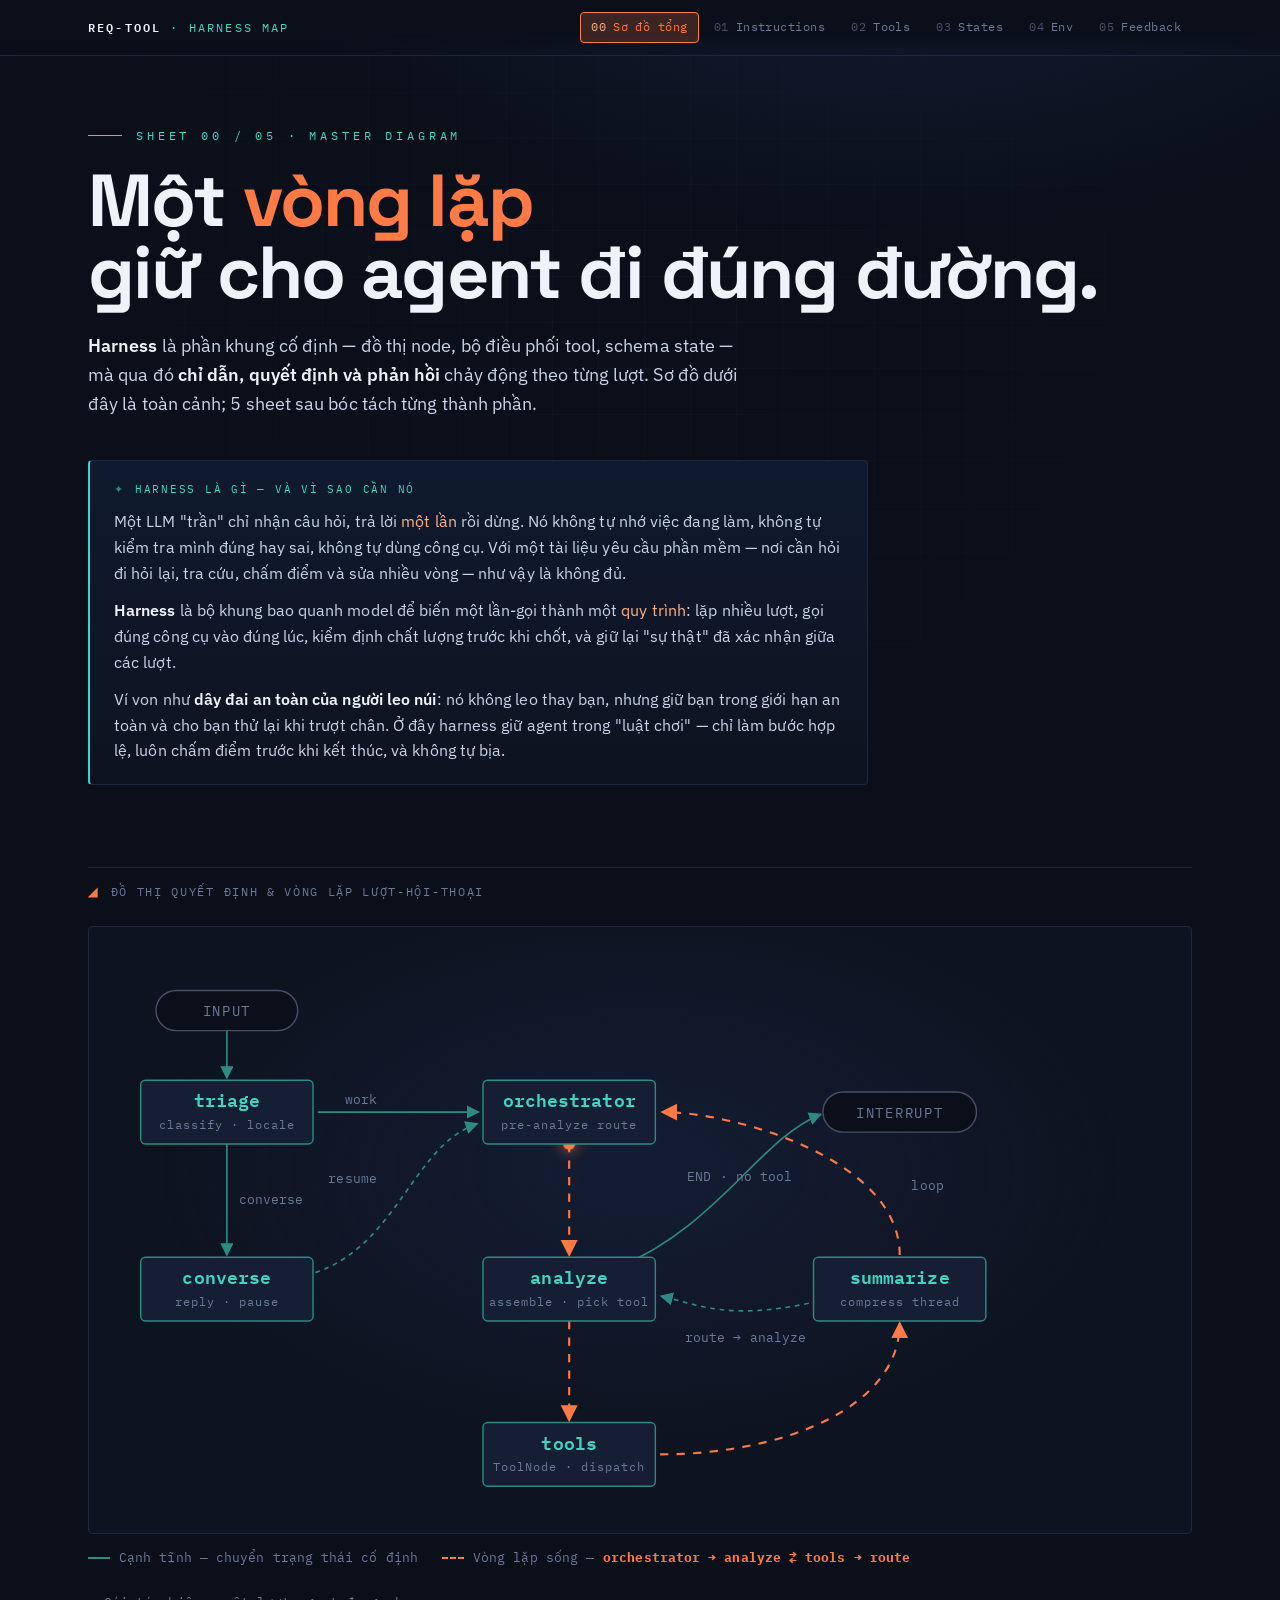
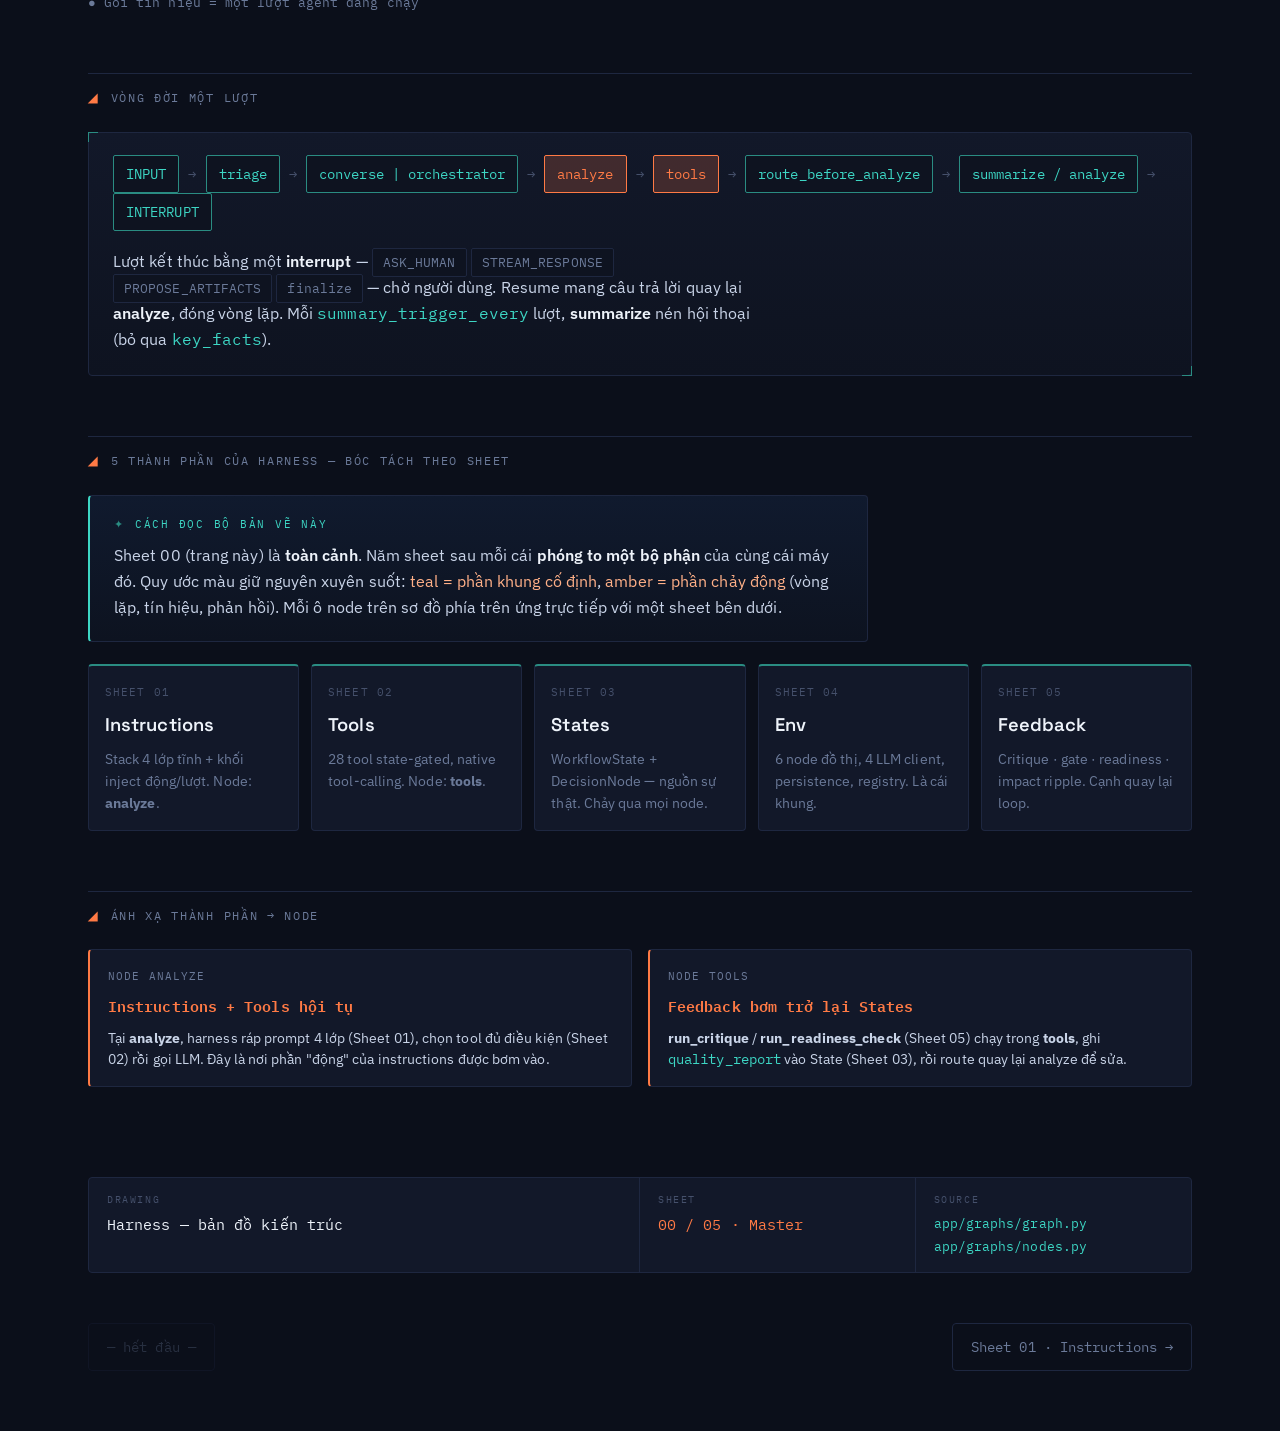
==== index.html @ 097539f3 "chore: harness map — interactive architecture visualization Static HTML drawing set (6 sheets) visua" ====
<!DOCTYPE html>
<html lang="vi">
<head>
<meta charset="UTF-8">
<meta name="viewport" content="width=device-width, initial-scale=1.0">
<title>Harness Map · Sheet 00 — Sơ đồ tổng</title>
<meta name="description" content="Trực quan hóa harness của req-tool-be: vòng lặp đồ thị quyết định và 5 thành phần.">
<link rel="stylesheet" href="harness.css">
</head>
<body>

<nav class="nav">
  <div class="nav-inner">
    <div class="nav-brand"><b>req-tool</b> · harness map</div>
    <div class="sheet-tabs">
      <a href="index.html" class="is-active"><span class="n">00</span> Sơ đồ tổng</a>
      <a href="instructions.html"><span class="n">01</span> Instructions</a>
      <a href="tools.html"><span class="n">02</span> Tools</a>
      <a href="states.html"><span class="n">03</span> States</a>
      <a href="env.html"><span class="n">04</span> Env</a>
      <a href="feedback.html"><span class="n">05</span> Feedback</a>
    </div>
  </div>
</nav>

<div class="wrap">

  <header class="sheet-head">
    <div class="eyebrow">Sheet 00 / 05 · Master diagram</div>
    <h1 class="sheet-title">Một <span class="accent">vòng lặp</span><br>giữ cho agent đi đúng đường.</h1>
    <p class="lead"><b>Harness</b> là phần khung cố định — đồ thị node, bộ điều phối tool, schema state — mà qua đó <b>chỉ dẫn, quyết định và phản hồi</b> chảy động theo từng lượt. Sơ đồ dưới đây là toàn cảnh; 5 sheet sau bóc tách từng thành phần.</p>
  </header>

  <!-- ============ KHÁI NIỆM: HARNESS LÀ GÌ ============ -->
  <section class="section" style="padding-top:8px">
    <div class="note">
      <div class="nl">Harness là gì — và vì sao cần nó</div>
      <p>Một LLM "trần" chỉ nhận câu hỏi, trả lời <em>một lần</em> rồi dừng. Nó không tự nhớ việc đang làm, không tự kiểm tra mình đúng hay sai, không tự dùng công cụ. Với một tài liệu yêu cầu phần mềm — nơi cần hỏi đi hỏi lại, tra cứu, chấm điểm và sửa nhiều vòng — như vậy là không đủ.</p>
      <p><b>Harness</b> là bộ khung bao quanh model để biến một lần-gọi thành một <em>quy trình</em>: lặp nhiều lượt, gọi đúng công cụ vào đúng lúc, kiểm định chất lượng trước khi chốt, và giữ lại "sự thật" đã xác nhận giữa các lượt.</p>
      <p>Ví von như <b>dây đai an toàn của người leo núi</b>: nó không leo thay bạn, nhưng giữ bạn trong giới hạn an toàn và cho bạn thử lại khi trượt chân. Ở đây harness giữ agent trong "luật chơi" — chỉ làm bước hợp lệ, luôn chấm điểm trước khi kết thúc, và không tự bịa.</p>
    </div>
  </section>

  <!-- ============ HERO: SIGNAL-FLOW DIAGRAM ============ -->
  <section class="section">
    <div class="section-label"><span class="sn">◢</span> Đồ thị quyết định &amp; vòng lặp lượt-hội-thoại</div>

    <div class="diagram-wrap">
      <svg viewBox="0 0 920 500" role="img" aria-label="Sơ đồ luồng đồ thị harness gồm 6 node: triage, converse, orchestrator, analyze, tools, summarize">
        <defs>
          <marker id="arr" markerWidth="9" markerHeight="9" refX="7" refY="4" orient="auto">
            <path d="M0,0 L8,4 L0,8 Z" fill="#2A8C82"></path>
          </marker>
          <marker id="arrS" markerWidth="9" markerHeight="9" refX="7" refY="4" orient="auto">
            <path d="M0,0 L8,4 L0,8 Z" fill="#FF7A45"></path>
          </marker>
        </defs>

        <!-- ===== static teal edges ===== -->
        <path class="edge" d="M 110 81 L 110 121" marker-end="url(#arr)"></path>
        <path class="edge" d="M 187 150 L 323 150" marker-end="url(#arr)"></path>
        <text class="edge-label" x="210" y="143">work</text>
        <path class="edge" d="M 110 177 L 110 271" marker-end="url(#arr)"></path>
        <text class="edge-label" x="120" y="228">converse</text>
        <path class="edge" stroke-dasharray="4 4" d="M 185 286 C 255 262 268 178 322 160" marker-end="url(#arr)"></path>
        <text class="edge-label" x="196" y="210">resume</text>
        <path class="edge" d="M 440 282 C 525 248 562 172 613 152" marker-end="url(#arr)"></path>
        <text class="edge-label" x="500" y="208">END · no tool</text>
        <path class="edge" stroke-dasharray="4 4" d="M 603 312 C 535 326 512 314 478 306" marker-end="url(#arr)"></path>
        <text class="edge-label" x="498" y="345">route → analyze</text>

        <!-- ===== hot amber loop ===== -->
        <path class="edge-loop" d="M 400 177 L 400 271" marker-end="url(#arrS)"></path>
        <path class="edge-loop" d="M 400 327 L 400 411" marker-end="url(#arrS)"></path>
        <path class="edge-loop" d="M 477 440 C 582 440 680 400 680 329" marker-end="url(#arrS)"></path>
        <path class="edge-loop" d="M 680 271 C 680 190 540 150 479 150" marker-end="url(#arrS)"></path>
        <text class="edge-label" x="690" y="216" fill="#FF7A45">loop</text>

        <!-- moving signal packet -->
        <circle class="packet packet-path" r="5"></circle>

        <!-- ===== IO pills ===== -->
        <rect class="n-rect io" x="50" y="47" width="120" height="34" rx="17"></rect>
        <text class="io-label" x="110" y="69" text-anchor="middle">INPUT</text>
        <rect class="n-rect io" x="615" y="133" width="130" height="34" rx="17"></rect>
        <text class="io-label" x="680" y="155" text-anchor="middle">INTERRUPT</text>

        <!-- ===== nodes ===== -->
        <!-- triage -->
        <rect class="n-rect" x="37" y="123" width="146" height="54" rx="4"></rect>
        <text class="n-label" x="110" y="146" text-anchor="middle">triage</text>
        <text class="n-sub" x="110" y="164" text-anchor="middle">classify · locale</text>
        <!-- converse -->
        <rect class="n-rect" x="37" y="273" width="146" height="54" rx="4"></rect>
        <text class="n-label" x="110" y="296" text-anchor="middle">converse</text>
        <text class="n-sub" x="110" y="314" text-anchor="middle">reply · pause</text>
        <!-- orchestrator -->
        <rect class="n-rect" x="327" y="123" width="146" height="54" rx="4"></rect>
        <text class="n-label" x="400" y="146" text-anchor="middle">orchestrator</text>
        <text class="n-sub" x="400" y="164" text-anchor="middle">pre-analyze route</text>
        <!-- analyze -->
        <rect class="n-rect" x="327" y="273" width="146" height="54" rx="4" stroke="#FF7A45"></rect>
        <text class="n-label" x="400" y="296" text-anchor="middle" fill="#FF7A45">analyze</text>
        <text class="n-sub" x="400" y="314" text-anchor="middle">assemble · pick tool</text>
        <!-- tools -->
        <rect class="n-rect" x="327" y="413" width="146" height="54" rx="4" stroke="#FF7A45"></rect>
        <text class="n-label" x="400" y="436" text-anchor="middle" fill="#FF7A45">tools</text>
        <text class="n-sub" x="400" y="454" text-anchor="middle">ToolNode · dispatch</text>
        <!-- summarize -->
        <rect class="n-rect" x="607" y="273" width="146" height="54" rx="4"></rect>
        <text class="n-label" x="680" y="296" text-anchor="middle">summarize</text>
        <text class="n-sub" x="680" y="314" text-anchor="middle">compress thread</text>
      </svg>
    </div>

    <div class="legend">
      <span class="li"><span class="sw"></span> Cạnh tĩnh — chuyển trạng thái cố định</span>
      <span class="li"><span class="sw loop"></span> Vòng lặp sống — <b style="color:var(--signal)">orchestrator → analyze ⇄ tools → route</b></span>
      <span class="li">● Gói tín hiệu = một lượt agent đang chạy</span>
    </div>
  </section>

  <!-- ============ TURN LIFECYCLE ============ -->
  <section class="section">
    <div class="section-label"><span class="sn">◢</span> Vòng đời một lượt</div>
    <div class="panel ticks">
      <div class="flow">
        <span class="node">INPUT</span><span class="arr">→</span>
        <span class="node">triage</span><span class="arr">→</span>
        <span class="node">converse | orchestrator</span><span class="arr">→</span>
        <span class="node s">analyze</span><span class="arr">→</span>
        <span class="node s">tools</span><span class="arr">→</span>
        <span class="node">route_before_analyze</span><span class="arr">→</span>
        <span class="node">summarize / analyze</span><span class="arr">→</span>
        <span class="node">INTERRUPT</span>
      </div>
      <p class="p" style="margin-top:18px;margin-bottom:0">Lượt kết thúc bằng một <b>interrupt</b> — <span class="chip d">ASK_HUMAN</span> <span class="chip d">STREAM_RESPONSE</span> <span class="chip d">PROPOSE_ARTIFACTS</span> <span class="chip d">finalize</span> — chờ người dùng. Resume mang câu trả lời quay lại <b>analyze</b>, đóng vòng lặp. Mỗi <code style="font-family:var(--mono);color:var(--trace)">summary_trigger_every</code> lượt, <b>summarize</b> nén hội thoại (bỏ qua <code style="font-family:var(--mono);color:var(--trace)">key_facts</code>).</p>
    </div>
  </section>

  <!-- ============ 5 COMPONENT MAP ============ -->
  <section class="section">
    <div class="section-label"><span class="sn">◢</span> 5 thành phần của harness — bóc tách theo sheet</div>
    <div class="note" style="margin-bottom:22px">
      <div class="nl">Cách đọc bộ bản vẽ này</div>
      <p>Sheet 00 (trang này) là <b>toàn cảnh</b>. Năm sheet sau mỗi cái <b>phóng to một bộ phận</b> của cùng cái máy đó. Quy ước màu giữ nguyên xuyên suốt: <em>teal = phần khung cố định</em>, <em>amber = phần chảy động</em> (vòng lặp, tín hiệu, phản hồi). Mỗi ô node trên sơ đồ phía trên ứng trực tiếp với một sheet bên dưới.</p>
    </div>
    <div class="map-grid">
      <a class="map-card" href="instructions.html">
        <span class="mn">SHEET 01</span>
        <span class="mt">Instructions</span>
        <span class="md">Stack 4 lớp tĩnh + khối inject động/lượt. Node: <b>analyze</b>.</span>
      </a>
      <a class="map-card" href="tools.html">
        <span class="mn">SHEET 02</span>
        <span class="mt">Tools</span>
        <span class="md">28 tool state-gated, native tool-calling. Node: <b>tools</b>.</span>
      </a>
      <a class="map-card" href="states.html">
        <span class="mn">SHEET 03</span>
        <span class="mt">States</span>
        <span class="md">WorkflowState + DecisionNode — nguồn sự thật. Chảy qua mọi node.</span>
      </a>
      <a class="map-card" href="env.html">
        <span class="mn">SHEET 04</span>
        <span class="mt">Env</span>
        <span class="md">6 node đồ thị, 4 LLM client, persistence, registry. Là cái khung.</span>
      </a>
      <a class="map-card" href="feedback.html">
        <span class="mn">SHEET 05</span>
        <span class="mt">Feedback</span>
        <span class="md">Critique · gate · readiness · impact ripple. Cạnh quay lại loop.</span>
      </a>
    </div>
  </section>

  <!-- ============ MAPPING NOTE ============ -->
  <section class="section">
    <div class="section-label"><span class="sn">◢</span> Ánh xạ thành phần → node</div>
    <div class="grid cols-2">
      <div class="card signal">
        <div class="kind">node analyze</div>
        <div class="name">Instructions + Tools hội tụ</div>
        <div class="desc">Tại <b>analyze</b>, harness ráp prompt 4 lớp (Sheet 01), chọn tool đủ điều kiện (Sheet 02) rồi gọi LLM. Đây là nơi phần "động" của instructions được bơm vào.</div>
      </div>
      <div class="card signal">
        <div class="kind">node tools</div>
        <div class="name">Feedback bơm trở lại States</div>
        <div class="desc"><b>run_critique</b> / <b>run_readiness_check</b> (Sheet 05) chạy trong <b>tools</b>, ghi <code style="font-family:var(--mono);color:var(--trace)">quality_report</code> vào State (Sheet 03), rồi route quay lại analyze để sửa.</div>
      </div>
    </div>
  </section>

  <!-- ============ TITLE BLOCK ============ -->
  <div class="titleblock">
    <div class="tb">
      <div class="k">Drawing</div>
      <div class="v">Harness — bản đồ kiến trúc</div>
    </div>
    <div class="tb">
      <div class="k">Sheet</div>
      <div class="v s">00 / 05 · Master</div>
    </div>
    <div class="tb">
      <div class="k">Source</div>
      <div class="v files">app/graphs/graph.py<br>app/graphs/nodes.py</div>
    </div>
  </div>

  <div class="pager">
    <a class="dis">— hết đầu —</a>
    <a href="instructions.html">Sheet 01 · Instructions →</a>
  </div>
  <div style="height:60px"></div>

</div>
</body>
</html>
---- harness.css ----
/* ============================================================
   HARNESS MAP — design system dùng chung cho 6 sheet
   Hướng: "bản vẽ tín hiệu sống" (control-system schematic)
   Lạnh = khung scaffold cố định · Nóng = tín hiệu chảy động
   ============================================================ */

@import url('https://fonts.googleapis.com/css2?family=Space+Grotesk:wght@400;500;600;700&family=IBM+Plex+Sans:wght@400;500;600&family=IBM+Plex+Mono:wght@400;500;600&display=swap');

:root {
  /* --- palette: indigo-void + teal scaffold + amber signal --- */
  --void:        #0B0F1A;
  --void-2:      #0E1320;
  --sheet:       #121829;
  --sheet-2:     #161E33;
  --grid:        #1E2740;
  --grid-soft:   #19203450;

  --trace:       #3DD6C4;   /* dây nối tĩnh / khung */
  --trace-dim:   #2A8C82;
  --signal:      #FF7A45;   /* tín hiệu sống / loop / feedback */
  --signal-2:    #FFB088;
  --signal-glow: #FF7A4533;

  --ink:         #C9D4E8;
  --ink-bright:  #EEF3FA;
  --ink-dim:     #6B7A99;
  --ink-faint:   #45506B;

  /* --- type --- */
  --display: 'Space Grotesk', system-ui, sans-serif;
  --body:    'IBM Plex Sans', system-ui, sans-serif;
  --mono:    'IBM Plex Mono', ui-monospace, monospace;

  --maxw: 1160px;
  --radius: 4px;
}

* { box-sizing: border-box; }

html { scroll-behavior: smooth; }

body {
  margin: 0;
  background:
    radial-gradient(1200px 700px at 70% -5%, #16203a 0%, transparent 55%),
    var(--void);
  color: var(--ink);
  font-family: var(--body);
  font-size: 16px;
  line-height: 1.62;
  -webkit-font-smoothing: antialiased;
  letter-spacing: 0.005em;
}

/* faint engineering grid behind everything */
body::before {
  content: "";
  position: fixed;
  inset: 0;
  background-image:
    linear-gradient(var(--grid-soft) 1px, transparent 1px),
    linear-gradient(90deg, var(--grid-soft) 1px, transparent 1px);
  background-size: 46px 46px;
  pointer-events: none;
  z-index: 0;
  mask-image: radial-gradient(circle at 50% 30%, #000 0%, transparent 80%);
}

.wrap { position: relative; z-index: 1; max-width: var(--maxw); margin: 0 auto; padding: 0 28px; }

/* ============================================================
   SHEET INDEX NAV — dải chỉ mục bản vẽ
   ============================================================ */
.nav {
  position: sticky;
  top: 0;
  z-index: 40;
  background: linear-gradient(180deg, var(--void) 60%, transparent);
  border-bottom: 1px solid var(--grid);
  backdrop-filter: blur(8px);
}
.nav-inner {
  max-width: var(--maxw);
  margin: 0 auto;
  padding: 12px 28px;
  display: flex;
  align-items: center;
  gap: 22px;
  flex-wrap: wrap;
}
.nav-brand {
  font-family: var(--mono);
  font-size: 12px;
  letter-spacing: 0.18em;
  text-transform: uppercase;
  color: var(--trace);
  white-space: nowrap;
}
.nav-brand b { color: var(--ink-bright); font-weight: 600; }
.sheet-tabs { display: flex; gap: 4px; flex-wrap: wrap; margin-left: auto; }
.sheet-tabs a {
  font-family: var(--mono);
  font-size: 11.5px;
  letter-spacing: 0.04em;
  color: var(--ink-dim);
  text-decoration: none;
  padding: 5px 10px;
  border: 1px solid transparent;
  border-radius: var(--radius);
  display: flex;
  gap: 7px;
  align-items: baseline;
  transition: color .15s, border-color .15s, background .15s;
}
.sheet-tabs a .n { color: var(--ink-faint); }
.sheet-tabs a:hover { color: var(--ink-bright); border-color: var(--grid); }
.sheet-tabs a.is-active {
  color: var(--signal);
  border-color: var(--signal);
  background: var(--signal-glow);
}
.sheet-tabs a.is-active .n { color: var(--signal-2); }

/* ============================================================
   SHEET HEADER — eyebrow + title + lead
   ============================================================ */
.sheet-head { padding: 70px 0 34px; }
.eyebrow {
  font-family: var(--mono);
  font-size: 12px;
  letter-spacing: 0.32em;
  text-transform: uppercase;
  color: var(--trace);
  display: flex;
  align-items: center;
  gap: 14px;
}
.eyebrow::before {
  content: "";
  width: 34px; height: 1px;
  background: var(--trace);
  display: inline-block;
}
.sheet-title {
  font-family: var(--display);
  font-weight: 700;
  font-size: clamp(2.4rem, 6vw, 4.6rem);
  line-height: 0.98;
  letter-spacing: -0.025em;
  color: var(--ink-bright);
  margin: 20px 0 0;
}
.sheet-title .accent { color: var(--signal); }
.lead {
  max-width: 60ch;
  font-size: 1.12rem;
  color: var(--ink);
  margin: 22px 0 0;
}
.lead b { color: var(--ink-bright); font-weight: 600; }

/* ============================================================
   SECTIONS
   ============================================================ */
.section { padding: 30px 0; }
.section-label {
  font-family: var(--mono);
  font-size: 12px;
  letter-spacing: 0.14em;
  text-transform: uppercase;
  color: var(--ink-dim);
  border-top: 1px solid var(--grid);
  padding-top: 14px;
  margin: 0 0 24px;
  display: flex;
  gap: 12px;
  align-items: baseline;
}
.section-label .sn { color: var(--signal); font-weight: 600; }
.h2 {
  font-family: var(--display);
  font-weight: 600;
  font-size: clamp(1.5rem, 3vw, 2.1rem);
  letter-spacing: -0.02em;
  color: var(--ink-bright);
  margin: 0 0 6px;
}
.p { max-width: 64ch; margin: 0 0 18px; }
.p b { color: var(--ink-bright); font-weight: 600; }

/* ============================================================
   PANEL / NODE CARD — khối schematic
   ============================================================ */
.panel {
  background: linear-gradient(180deg, var(--sheet) 0%, var(--void-2) 100%);
  border: 1px solid var(--grid);
  border-radius: var(--radius);
  padding: 22px 24px;
  position: relative;
}
/* corner tick marks — vernacular bản vẽ kỹ thuật */
.panel.ticks::before,
.panel.ticks::after {
  content: "";
  position: absolute;
  width: 9px; height: 9px;
  border-color: var(--trace-dim);
  border-style: solid;
}
.panel.ticks::before { top: -1px; left: -1px; border-width: 1px 0 0 1px; }
.panel.ticks::after  { bottom: -1px; right: -1px; border-width: 0 1px 1px 0; }

.grid { display: grid; gap: 16px; }
.cols-2 { grid-template-columns: repeat(2, 1fr); }
.cols-3 { grid-template-columns: repeat(3, 1fr); }
.cols-4 { grid-template-columns: repeat(4, 1fr); }

.card {
  background: var(--sheet);
  border: 1px solid var(--grid);
  border-radius: var(--radius);
  padding: 18px 18px 16px;
  transition: border-color .18s, transform .18s;
}
.card:hover { border-color: var(--trace-dim); }
.card.signal { border-left: 2px solid var(--signal); }
.card .kind {
  font-family: var(--mono);
  font-size: 11px;
  letter-spacing: 0.1em;
  text-transform: uppercase;
  color: var(--ink-dim);
  margin-bottom: 9px;
}
.card .name {
  font-family: var(--mono);
  font-size: 0.96rem;
  font-weight: 600;
  color: var(--trace);
  margin-bottom: 7px;
  word-break: break-word;
}
.card.signal .name { color: var(--signal); }
.card .desc { font-size: 0.9rem; color: var(--ink); line-height: 1.5; }

/* numbered marker — chỉ dùng nơi thứ tự CÓ nghĩa (layer stack, lifecycle) */
.step-n {
  font-family: var(--mono);
  font-size: 0.78rem;
  color: var(--signal);
  border: 1px solid var(--signal);
  border-radius: 2px;
  padding: 1px 6px;
  flex: none;
}

/* ============================================================
   NOTE — chú giải mang tính giáo dục
   ============================================================ */
.note {
  border: 1px solid var(--grid);
  border-left: 2px solid var(--trace);
  background: linear-gradient(180deg, #101a2e 0%, #0d1320 100%);
  border-radius: var(--radius);
  padding: 20px 24px;
  margin: 0 0 22px;
  max-width: 78ch;
}
.note .nl {
  font-family: var(--mono);
  font-size: 11px;
  letter-spacing: 0.16em;
  text-transform: uppercase;
  color: var(--trace);
  margin-bottom: 10px;
  display: flex;
  gap: 10px;
  align-items: center;
}
.note .nl::before { content: "✦"; color: var(--trace-dim); }
.note p { margin: 0 0 11px; color: var(--ink); }
.note p:last-child { margin-bottom: 0; }
.note b { color: var(--ink-bright); font-weight: 600; }
.note em { color: var(--signal-2); font-style: normal; }
.note.signal { border-left-color: var(--signal); }
.note.signal .nl { color: var(--signal); }
.note.signal .nl::before { color: var(--signal); }

/* ============================================================
   CHIPS / BADGES — tên tool, status, field
   ============================================================ */
.chips { display: flex; flex-wrap: wrap; gap: 8px; }
.chip {
  font-family: var(--mono);
  font-size: 0.82rem;
  color: var(--ink);
  background: var(--void-2);
  border: 1px solid var(--grid);
  border-radius: 2px;
  padding: 5px 10px;
  white-space: nowrap;
}
.chip.t { color: var(--trace); border-color: var(--trace-dim); }
.chip.s { color: var(--signal); border-color: var(--signal); background: var(--signal-glow); }
.chip.d { color: var(--ink-dim); }

/* ============================================================
   STACK (layer instructions) — xếp chồng dọc
   ============================================================ */
.stack { display: flex; flex-direction: column; gap: 0; }
.stack-item {
  display: flex;
  gap: 16px;
  align-items: flex-start;
  padding: 16px 18px;
  border: 1px solid var(--grid);
  border-bottom: none;
  background: var(--sheet);
}
.stack-item:first-child { border-radius: var(--radius) var(--radius) 0 0; }
.stack-item:last-child { border-bottom: 1px solid var(--grid); border-radius: 0 0 var(--radius) var(--radius); }
.stack-item.dyn { border-left: 2px solid var(--signal); }
.stack-item.stat { border-left: 2px solid var(--trace); }
.stack-item .body { flex: 1; }
.stack-item .ti {
  font-family: var(--mono);
  font-weight: 600;
  color: var(--ink-bright);
  font-size: 0.95rem;
}
.stack-item .sub { font-size: 0.88rem; color: var(--ink-dim); margin-top: 4px; }

/* ============================================================
   DATA TABLE — state fields, schema
   ============================================================ */
.tbl-scroll { overflow-x: auto; border: 1px solid var(--grid); border-radius: var(--radius); }
table.data {
  width: 100%;
  border-collapse: collapse;
  font-size: 0.88rem;
  min-width: 520px;
}
table.data th {
  text-align: left;
  font-family: var(--mono);
  font-size: 11px;
  letter-spacing: 0.1em;
  text-transform: uppercase;
  color: var(--ink-dim);
  padding: 11px 16px;
  background: var(--void-2);
  border-bottom: 1px solid var(--grid);
  white-space: nowrap;
}
table.data td {
  padding: 11px 16px;
  border-bottom: 1px solid var(--grid);
  vertical-align: top;
  color: var(--ink);
}
table.data tr:last-child td { border-bottom: none; }
table.data tr:hover td { background: #ffffff05; }
table.data .f { font-family: var(--mono); color: var(--trace); white-space: nowrap; }
table.data .f.s { color: var(--signal); }

/* ============================================================
   FLOW (lifecycle pills connected by arrows)
   ============================================================ */
.flow {
  display: flex;
  align-items: center;
  flex-wrap: wrap;
  gap: 0;
  font-family: var(--mono);
  font-size: 0.86rem;
}
.flow .node {
  border: 1px solid var(--trace-dim);
  color: var(--trace);
  padding: 7px 12px;
  border-radius: 2px;
  background: var(--void-2);
}
.flow .node.s { border-color: var(--signal); color: var(--signal); background: var(--signal-glow); }
.flow .arr { color: var(--ink-faint); padding: 0 9px; }

/* ============================================================
   CROSSLINK — "see sheet NN"
   ============================================================ */
.xlinks { display: flex; flex-wrap: wrap; gap: 10px; margin-top: 8px; }
.xlink {
  font-family: var(--mono);
  font-size: 0.82rem;
  text-decoration: none;
  color: var(--ink-dim);
  border: 1px solid var(--grid);
  border-radius: var(--radius);
  padding: 8px 13px;
  display: inline-flex;
  gap: 9px;
  align-items: baseline;
  transition: border-color .15s, color .15s;
}
.xlink:hover { color: var(--signal); border-color: var(--signal); }
.xlink .n { color: var(--ink-faint); }
.xlink:hover .n { color: var(--signal-2); }

/* ============================================================
   TITLE BLOCK — góc bản vẽ kỹ thuật
   ============================================================ */
.titleblock {
  margin: 60px 0 50px;
  border: 1px solid var(--grid);
  border-radius: var(--radius);
  display: grid;
  grid-template-columns: 2fr 1fr 1fr;
  background: var(--sheet);
  overflow: hidden;
}
.titleblock .tb {
  padding: 14px 18px;
  border-right: 1px solid var(--grid);
}
.titleblock .tb:last-child { border-right: none; }
.titleblock .k {
  font-family: var(--mono);
  font-size: 10px;
  letter-spacing: 0.16em;
  text-transform: uppercase;
  color: var(--ink-faint);
  margin-bottom: 5px;
}
.titleblock .v {
  font-family: var(--mono);
  font-size: 0.92rem;
  color: var(--ink-bright);
}
.titleblock .v.s { color: var(--signal); }
.titleblock .files { color: var(--trace); font-size: 0.82rem; line-height: 1.7; }

/* ============================================================
   HERO SVG (master diagram) wrapper
   ============================================================ */
.diagram-wrap {
  border: 1px solid var(--grid);
  border-radius: var(--radius);
  background:
    radial-gradient(700px 400px at 50% 40%, #141d33 0%, transparent 70%),
    var(--void-2);
  padding: 8px;
  overflow-x: auto;
}
.diagram-wrap svg { width: 100%; height: auto; display: block; min-width: 680px; }

/* node styling inside svg */
.n-rect { fill: var(--sheet-2); stroke: var(--trace-dim); stroke-width: 1.2; }
.n-rect.io { fill: var(--void); stroke: var(--ink-faint); }
.n-label { font-family: var(--mono); font-size: 15px; fill: var(--trace); font-weight: 600; }
.n-sub   { font-family: var(--mono); font-size: 10.5px; fill: var(--ink-dim); letter-spacing: 0.08em; }
.io-label { font-family: var(--mono); font-size: 12px; fill: var(--ink-dim); letter-spacing: 0.12em; }
.edge { fill: none; stroke: var(--trace-dim); stroke-width: 1.4; }
.edge-label { font-family: var(--mono); font-size: 11px; fill: var(--ink-dim); }
.edge-loop {
  fill: none;
  stroke: var(--signal);
  stroke-width: 1.8;
  stroke-dasharray: 7 7;
  animation: flow 1.1s linear infinite;
}
@keyframes flow { to { stroke-dashoffset: -28; } }

.packet { fill: var(--signal); filter: drop-shadow(0 0 6px var(--signal)); }
.packet-path {
  offset-path: path("M 400 177 L 400 440 C 540 440 680 400 680 300 C 680 200 540 150 400 150");
  animation: ride 4s linear infinite;
}
@keyframes ride { from { offset-distance: 0%; } to { offset-distance: 100%; } }

/* legend */
.legend { display: flex; gap: 24px; flex-wrap: wrap; margin-top: 14px; font-family: var(--mono); font-size: 0.8rem; color: var(--ink-dim); }
.legend .li { display: flex; align-items: center; gap: 9px; }
.legend .sw { width: 22px; height: 0; border-top: 2px solid var(--trace-dim); }
.legend .sw.loop { border-top: 2px dashed var(--signal); }

/* ============================================================
   COMPONENT MAP (sheet 00 -> 5 components)
   ============================================================ */
.map-grid { display: grid; grid-template-columns: repeat(5, 1fr); gap: 12px; }
.map-card {
  text-decoration: none;
  background: var(--sheet);
  border: 1px solid var(--grid);
  border-top: 2px solid var(--trace-dim);
  border-radius: var(--radius);
  padding: 18px 16px 16px;
  display: flex;
  flex-direction: column;
  gap: 8px;
  transition: transform .18s, border-color .18s, background .18s;
}
.map-card:hover { transform: translateY(-3px); border-top-color: var(--signal); background: var(--sheet-2); }
.map-card .mn { font-family: var(--mono); font-size: 11px; color: var(--ink-faint); letter-spacing: 0.1em; }
.map-card .mt { font-family: var(--display); font-weight: 600; font-size: 1.15rem; color: var(--ink-bright); }
.map-card .md { font-size: 0.85rem; color: var(--ink-dim); }
.map-card:hover .mt { color: var(--signal); }

/* ============================================================
   pagination foot (prev / next sheet)
   ============================================================ */
.pager { display: flex; justify-content: space-between; gap: 16px; margin: 10px 0 0; flex-wrap: wrap; }
.pager a {
  text-decoration: none;
  font-family: var(--mono);
  font-size: 0.85rem;
  color: var(--ink-dim);
  border: 1px solid var(--grid);
  border-radius: var(--radius);
  padding: 12px 18px;
  transition: color .15s, border-color .15s;
}
.pager a:hover { color: var(--signal); border-color: var(--signal); }
.pager .dis { opacity: 0.3; pointer-events: none; }

/* ============================================================
   RESPONSIVE
   ============================================================ */
@media (max-width: 880px) {
  .cols-2, .cols-3, .cols-4 { grid-template-columns: 1fr; }
  .map-grid { grid-template-columns: repeat(2, 1fr); }
  .titleblock { grid-template-columns: 1fr; }
  .titleblock .tb { border-right: none; border-bottom: 1px solid var(--grid); }
  .titleblock .tb:last-child { border-bottom: none; }
}
@media (max-width: 520px) {
  .map-grid { grid-template-columns: 1fr; }
  .wrap, .nav-inner { padding-left: 18px; padding-right: 18px; }
}

/* keyboard focus floor */
a:focus-visible, [tabindex]:focus-visible {
  outline: 2px solid var(--signal);
  outline-offset: 3px;
  border-radius: 2px;
}

/* reduced motion floor */
@media (prefers-reduced-motion: reduce) {
  * { animation: none !important; scroll-behavior: auto !important; }
  .edge-loop { stroke-dashoffset: 0; }
  .packet-path { offset-distance: 35%; }
}
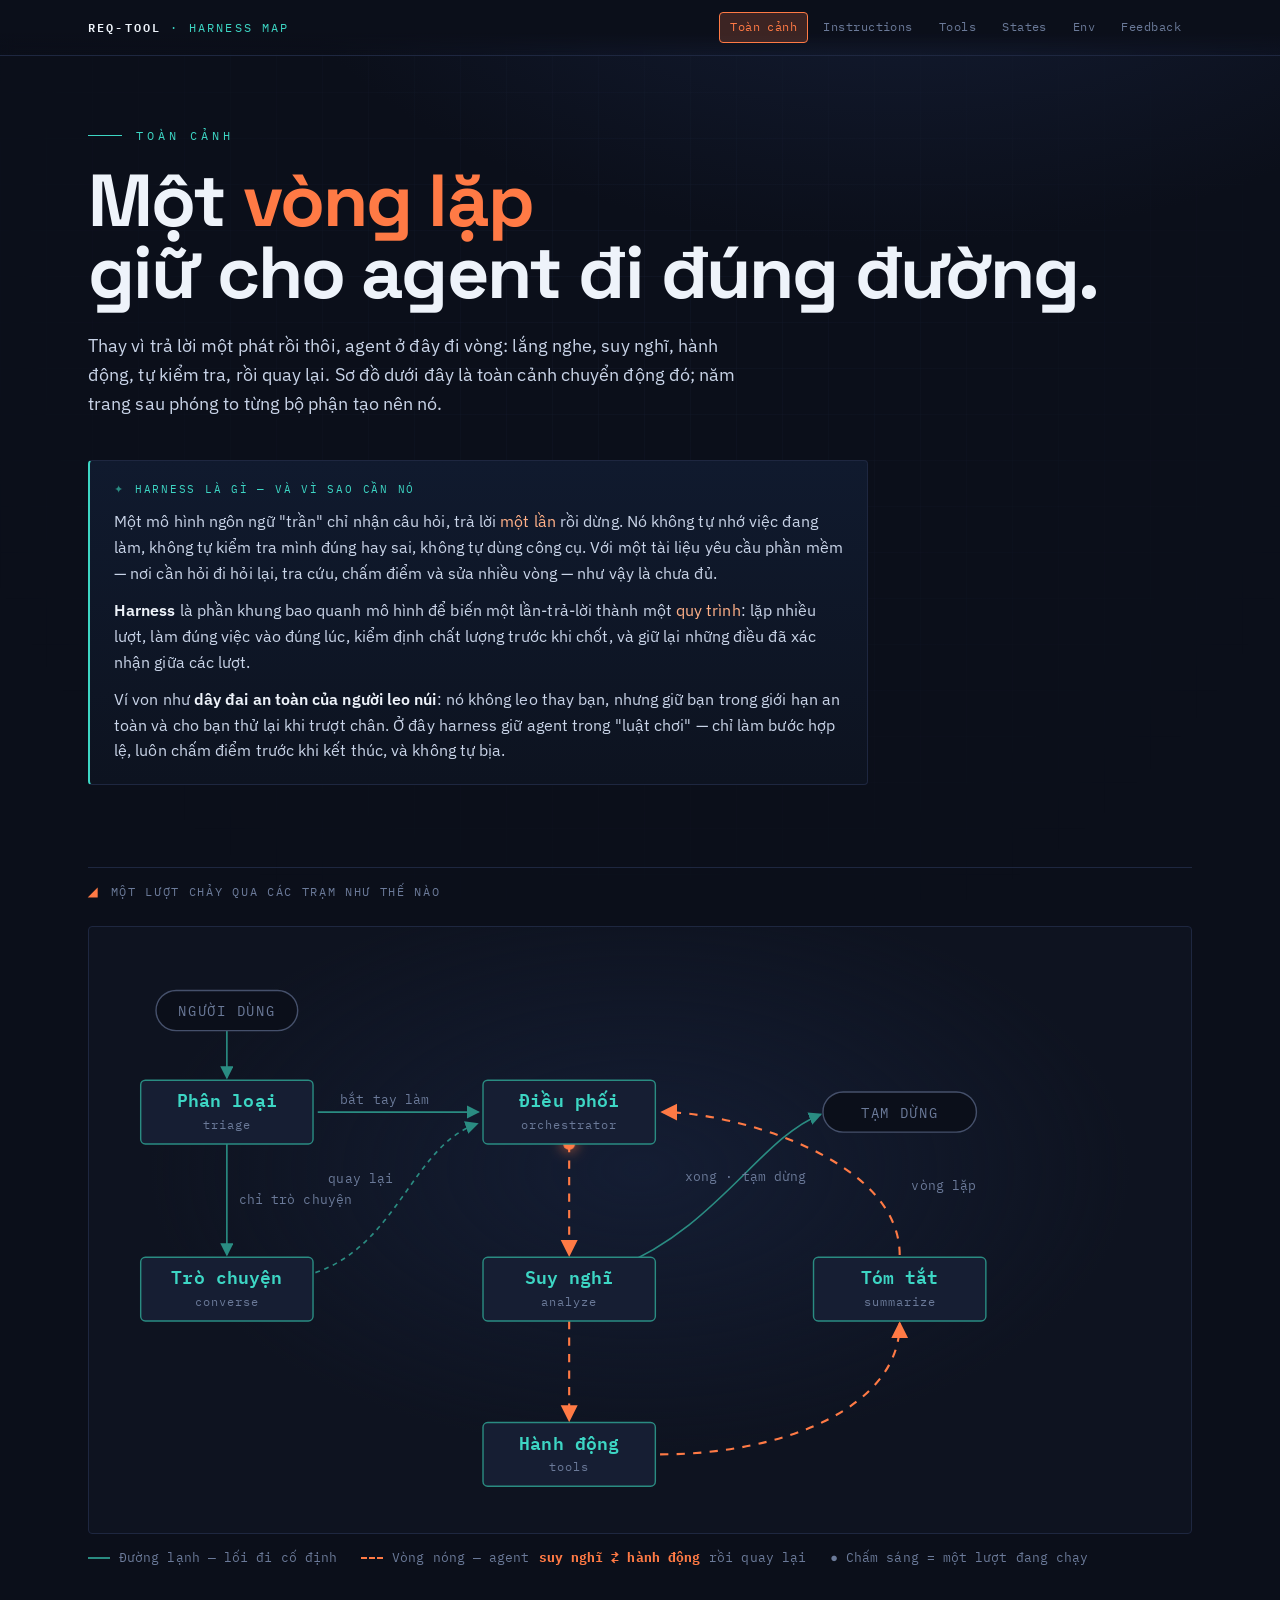
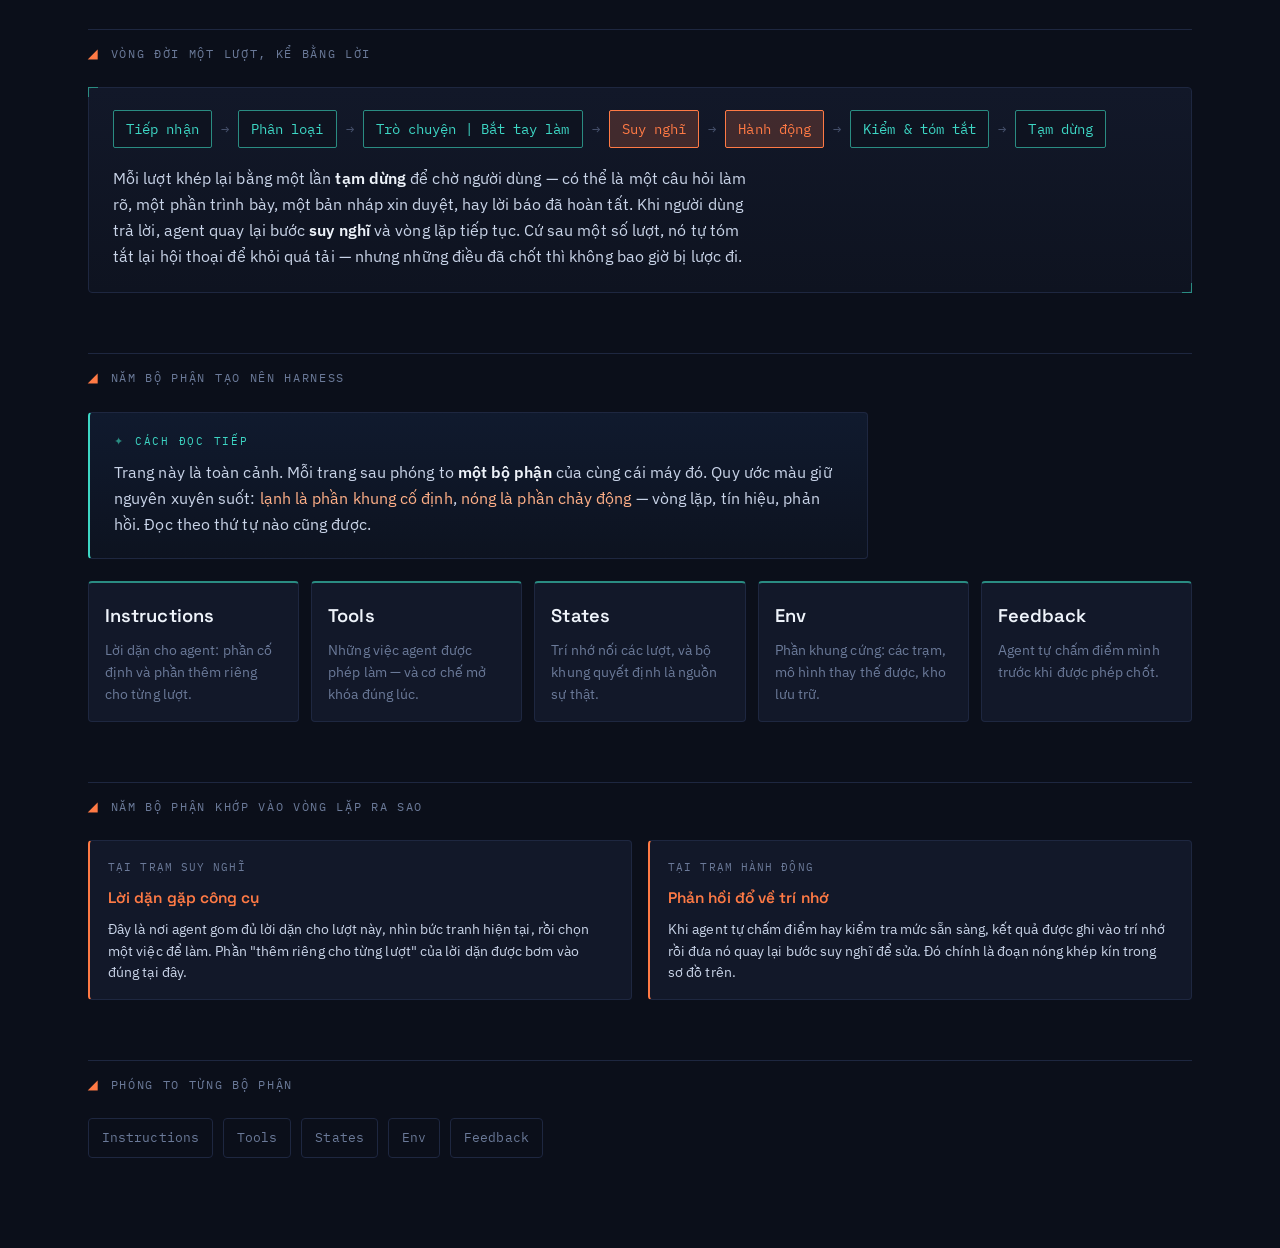
==== commit 57801348: "docs: rewrite content as plain-language explainer Recast all six pages from a code reference into a " ====
--- a/index.html
+++ b/index.html
@@ -1,218 +1,441 @@
-<!DOCTYPE html>
+<!doctype html>
 <html lang="vi">
-<head>
-<meta charset="UTF-8">
-<meta name="viewport" content="width=device-width, initial-scale=1.0">
-<title>Harness Map · Sheet 00 — Sơ đồ tổng</title>
-<meta name="description" content="Trực quan hóa harness của req-tool-be: vòng lặp đồ thị quyết định và 5 thành phần.">
-<link rel="stylesheet" href="harness.css">
-</head>
-<body>
-
-<nav class="nav">
-  <div class="nav-inner">
-    <div class="nav-brand"><b>req-tool</b> · harness map</div>
-    <div class="sheet-tabs">
-      <a href="index.html" class="is-active"><span class="n">00</span> Sơ đồ tổng</a>
-      <a href="instructions.html"><span class="n">01</span> Instructions</a>
-      <a href="tools.html"><span class="n">02</span> Tools</a>
-      <a href="states.html"><span class="n">03</span> States</a>
-      <a href="env.html"><span class="n">04</span> Env</a>
-      <a href="feedback.html"><span class="n">05</span> Feedback</a>
+  <head>
+    <meta charset="UTF-8" />
+    <meta name="viewport" content="width=device-width, initial-scale=1.0" />
+    <title>Harness Map · Toàn cảnh</title>
+    <meta
+      name="description"
+      content="Trực quan hóa harness: vòng lặp giúp một agent xử lý tài liệu yêu cầu phần mềm."
+    />
+    <link rel="stylesheet" href="harness.css" />
+  </head>
+  <body>
+    <nav class="nav">
+      <div class="nav-inner">
+        <div class="nav-brand"><b>req-tool</b> · harness map</div>
+        <div class="sheet-tabs">
+          <a href="index.html" class="is-active">Toàn cảnh</a>
+          <a href="instructions.html">Instructions</a>
+          <a href="tools.html">Tools</a>
+          <a href="states.html">States</a>
+          <a href="env.html">Env</a>
+          <a href="feedback.html">Feedback</a>
+        </div>
+      </div>
+    </nav>
+
+    <div class="wrap">
+      <header class="sheet-head">
+        <div class="eyebrow">Toàn cảnh</div>
+        <h1 class="sheet-title">
+          Một <span class="accent">vòng lặp</span><br />giữ cho agent đi đúng
+          đường.
+        </h1>
+        <p class="lead">
+          Thay vì trả lời một phát rồi thôi, agent ở đây đi vòng: lắng nghe, suy
+          nghĩ, hành động, tự kiểm tra, rồi quay lại. Sơ đồ dưới đây là toàn
+          cảnh chuyển động đó; năm trang sau phóng to từng bộ phận tạo nên nó.
+        </p>
+      </header>
+
+      <!-- KHÁI NIỆM -->
+      <section class="section" style="padding-top: 8px">
+        <div class="note">
+          <div class="nl">Harness là gì — và vì sao cần nó</div>
+          <p>
+            Một mô hình ngôn ngữ "trần" chỉ nhận câu hỏi, trả lời
+            <em>một lần</em> rồi dừng. Nó không tự nhớ việc đang làm, không tự
+            kiểm tra mình đúng hay sai, không tự dùng công cụ. Với một tài liệu
+            yêu cầu phần mềm — nơi cần hỏi đi hỏi lại, tra cứu, chấm điểm và sửa
+            nhiều vòng — như vậy là chưa đủ.
+          </p>
+          <p>
+            <b>Harness</b> là phần khung bao quanh mô hình để biến một
+            lần-trả-lời thành một <em>quy trình</em>: lặp nhiều lượt, làm đúng
+            việc vào đúng lúc, kiểm định chất lượng trước khi chốt, và giữ lại
+            những điều đã xác nhận giữa các lượt.
+          </p>
+          <p>
+            Ví von như <b>dây đai an toàn của người leo núi</b>: nó không leo
+            thay bạn, nhưng giữ bạn trong giới hạn an toàn và cho bạn thử lại
+            khi trượt chân. Ở đây harness giữ agent trong "luật chơi" — chỉ làm
+            bước hợp lệ, luôn chấm điểm trước khi kết thúc, và không tự bịa.
+          </p>
+        </div>
+      </section>
+
+      <!-- HERO DIAGRAM -->
+      <section class="section">
+        <div class="section-label">
+          <span class="sn">◢</span> Một lượt chảy qua các trạm như thế nào
+        </div>
+
+        <div class="diagram-wrap">
+          <svg
+            viewBox="0 0 920 500"
+            role="img"
+            aria-label="Sơ đồ luồng gồm sáu trạm: phân loại, trò chuyện, điều phối, suy nghĩ, hành động, tóm tắt"
+          >
+            <defs>
+              <marker
+                id="arr"
+                markerWidth="9"
+                markerHeight="9"
+                refX="7"
+                refY="4"
+                orient="auto"
+              >
+                <path d="M0,0 L8,4 L0,8 Z" fill="#2A8C82"></path>
+              </marker>
+              <marker
+                id="arrS"
+                markerWidth="9"
+                markerHeight="9"
+                refX="7"
+                refY="4"
+                orient="auto"
+              >
+                <path d="M0,0 L8,4 L0,8 Z" fill="#FF7A45"></path>
+              </marker>
+            </defs>
+
+            <!-- static teal edges -->
+            <path
+              class="edge"
+              d="M 110 81 L 110 121"
+              marker-end="url(#arr)"
+            ></path>
+            <path
+              class="edge"
+              d="M 187 150 L 323 150"
+              marker-end="url(#arr)"
+            ></path>
+            <text class="edge-label" x="206" y="143">bắt tay làm</text>
+            <path
+              class="edge"
+              d="M 110 177 L 110 271"
+              marker-end="url(#arr)"
+            ></path>
+            <text class="edge-label" x="120" y="228">chỉ trò chuyện</text>
+            <path
+              class="edge"
+              stroke-dasharray="4 4"
+              d="M 185 286 C 255 262 268 178 322 160"
+              marker-end="url(#arr)"
+            ></path>
+            <text class="edge-label" x="196" y="210">quay lại</text>
+            <path
+              class="edge"
+              d="M 440 282 C 525 248 562 172 613 152"
+              marker-end="url(#arr)"
+            ></path>
+            <text class="edge-label" x="498" y="208">xong · tạm dừng</text>
+
+            <!-- hot amber loop -->
+            <path
+              class="edge-loop"
+              d="M 400 177 L 400 271"
+              marker-end="url(#arrS)"
+            ></path>
+            <path
+              class="edge-loop"
+              d="M 400 327 L 400 411"
+              marker-end="url(#arrS)"
+            ></path>
+            <path
+              class="edge-loop"
+              d="M 477 440 C 582 440 680 400 680 329"
+              marker-end="url(#arrS)"
+            ></path>
+            <path
+              class="edge-loop"
+              d="M 680 271 C 680 190 540 150 479 150"
+              marker-end="url(#arrS)"
+            ></path>
+            <text class="edge-label" x="690" y="216" fill="#FF7A45">
+              vòng lặp
+            </text>
+
+            <!-- moving signal packet -->
+            <circle class="packet packet-path" r="5"></circle>
+
+            <!-- IO pills -->
+            <rect
+              class="n-rect io"
+              x="50"
+              y="47"
+              width="120"
+              height="34"
+              rx="17"
+            ></rect>
+            <text class="io-label" x="110" y="69" text-anchor="middle">
+              NGƯỜI DÙNG
+            </text>
+            <rect
+              class="n-rect io"
+              x="615"
+              y="133"
+              width="130"
+              height="34"
+              rx="17"
+            ></rect>
+            <text class="io-label" x="680" y="155" text-anchor="middle">
+              TẠM DỪNG
+            </text>
+
+            <!-- nodes -->
+            <rect
+              class="n-rect"
+              x="37"
+              y="123"
+              width="146"
+              height="54"
+              rx="4"
+            ></rect>
+            <text class="n-label" x="110" y="146" text-anchor="middle">
+              Phân loại
+            </text>
+            <text class="n-sub" x="110" y="164" text-anchor="middle">
+              triage
+            </text>
+
+            <rect
+              class="n-rect"
+              x="37"
+              y="273"
+              width="146"
+              height="54"
+              rx="4"
+            ></rect>
+            <text class="n-label" x="110" y="296" text-anchor="middle">
+              Trò chuyện
+            </text>
+            <text class="n-sub" x="110" y="314" text-anchor="middle">
+              converse
+            </text>
+
+            <rect
+              class="n-rect"
+              x="327"
+              y="123"
+              width="146"
+              height="54"
+              rx="4"
+            ></rect>
+            <text class="n-label" x="400" y="146" text-anchor="middle">
+              Điều phối
+            </text>
+            <text class="n-sub" x="400" y="164" text-anchor="middle">
+              orchestrator
+            </text>
+
+            <rect
+              class="n-rect"
+              x="327"
+              y="273"
+              width="146"
+              height="54"
+              rx="4"
+              stroke="#FF7A45"
+            ></rect>
+            <text
+              class="n-label"
+              x="400"
+              y="296"
+              text-anchor="middle"
+              fill="#FF7A45"
+            >
+              Suy nghĩ
+            </text>
+            <text class="n-sub" x="400" y="314" text-anchor="middle">
+              analyze
+            </text>
+
+            <rect
+              class="n-rect"
+              x="327"
+              y="413"
+              width="146"
+              height="54"
+              rx="4"
+              stroke="#FF7A45"
+            ></rect>
+            <text
+              class="n-label"
+              x="400"
+              y="436"
+              text-anchor="middle"
+              fill="#FF7A45"
+            >
+              Hành động
+            </text>
+            <text class="n-sub" x="400" y="454" text-anchor="middle">
+              tools
+            </text>
+
+            <rect
+              class="n-rect"
+              x="607"
+              y="273"
+              width="146"
+              height="54"
+              rx="4"
+            ></rect>
+            <text class="n-label" x="680" y="296" text-anchor="middle">
+              Tóm tắt
+            </text>
+            <text class="n-sub" x="680" y="314" text-anchor="middle">
+              summarize
+            </text>
+          </svg>
+        </div>
+
+        <div class="legend">
+          <span class="li"
+            ><span class="sw"></span> Đường lạnh — lối đi cố định</span
+          >
+          <span class="li"
+            ><span class="sw loop"></span> Vòng nóng — agent
+            <b style="color: var(--signal)">suy nghĩ ⇄ hành động</b> rồi quay
+            lại</span
+          >
+          <span class="li">● Chấm sáng = một lượt đang chạy</span>
+        </div>
+      </section>
+
+      <!-- LIFECYCLE -->
+      <section class="section">
+        <div class="section-label">
+          <span class="sn">◢</span> Vòng đời một lượt, kể bằng lời
+        </div>
+        <div class="panel ticks">
+          <div class="flow">
+            <span class="node">Tiếp nhận</span><span class="arr">→</span>
+            <span class="node">Phân loại</span><span class="arr">→</span>
+            <span class="node">Trò chuyện | Bắt tay làm</span
+            ><span class="arr">→</span> <span class="node s">Suy nghĩ</span
+            ><span class="arr">→</span> <span class="node s">Hành động</span
+            ><span class="arr">→</span>
+            <span class="node">Kiểm &amp; tóm tắt</span
+            ><span class="arr">→</span>
+            <span class="node">Tạm dừng</span>
+          </div>
+          <p class="p" style="margin-top: 18px; margin-bottom: 0">
+            Mỗi lượt khép lại bằng một lần <b>tạm dừng</b> để chờ người dùng —
+            có thể là một câu hỏi làm rõ, một phần trình bày, một bản nháp xin
+            duyệt, hay lời báo đã hoàn tất. Khi người dùng trả lời, agent quay
+            lại bước <b>suy nghĩ</b> và vòng lặp tiếp tục. Cứ sau một số lượt,
+            nó tự tóm tắt lại hội thoại để khỏi quá tải — nhưng những điều đã
+            chốt thì không bao giờ bị lược đi.
+          </p>
+        </div>
+      </section>
+
+      <!-- COMPONENT MAP -->
+      <section class="section">
+        <div class="section-label">
+          <span class="sn">◢</span> Năm bộ phận tạo nên harness
+        </div>
+        <div class="note" style="margin-bottom: 22px">
+          <div class="nl">Cách đọc tiếp</div>
+          <p>
+            Trang này là toàn cảnh. Mỗi trang sau phóng to
+            <b>một bộ phận</b> của cùng cái máy đó. Quy ước màu giữ nguyên xuyên
+            suốt: <em>lạnh là phần khung cố định</em>,
+            <em>nóng là phần chảy động</em> — vòng lặp, tín hiệu, phản hồi. Đọc
+            theo thứ tự nào cũng được.
+          </p>
+        </div>
+        <div class="map-grid">
+          <a class="map-card" href="instructions.html">
+            <span class="mt">Instructions</span>
+            <span class="md"
+              >Lời dặn cho agent: phần cố định và phần thêm riêng cho từng
+              lượt.</span
+            >
+          </a>
+          <a class="map-card" href="tools.html">
+            <span class="mt">Tools</span>
+            <span class="md"
+              >Những việc agent được phép làm — và cơ chế mở khóa đúng
+              lúc.</span
+            >
+          </a>
+          <a class="map-card" href="states.html">
+            <span class="mt">States</span>
+            <span class="md"
+              >Trí nhớ nối các lượt, và bộ khung quyết định là nguồn sự
+              thật.</span
+            >
+          </a>
+          <a class="map-card" href="env.html">
+            <span class="mt">Env</span>
+            <span class="md"
+              >Phần khung cứng: các trạm, mô hình thay thế được, kho lưu
+              trữ.</span
+            >
+          </a>
+          <a class="map-card" href="feedback.html">
+            <span class="mt">Feedback</span>
+            <span class="md"
+              >Agent tự chấm điểm mình trước khi được phép chốt.</span
+            >
+          </a>
+        </div>
+      </section>
+
+      <!-- HOW THEY CONNECT -->
+      <section class="section">
+        <div class="section-label">
+          <span class="sn">◢</span> Năm bộ phận khớp vào vòng lặp ra sao
+        </div>
+        <div class="grid cols-2">
+          <div class="card signal">
+            <div class="kind">tại trạm suy nghĩ</div>
+            <div
+              class="name"
+              style="font-family: var(--display); color: var(--signal)"
+            >
+              Lời dặn gặp công cụ
+            </div>
+            <div class="desc">
+              Đây là nơi agent gom đủ lời dặn cho lượt này, nhìn bức tranh hiện
+              tại, rồi chọn một việc để làm. Phần "thêm riêng cho từng lượt" của
+              lời dặn được bơm vào đúng tại đây.
+            </div>
+          </div>
+          <div class="card signal">
+            <div class="kind">tại trạm hành động</div>
+            <div
+              class="name"
+              style="font-family: var(--display); color: var(--signal)"
+            >
+              Phản hồi đổ về trí nhớ
+            </div>
+            <div class="desc">
+              Khi agent tự chấm điểm hay kiểm tra mức sẵn sàng, kết quả được ghi
+              vào trí nhớ rồi đưa nó quay lại bước suy nghĩ để sửa. Đó chính là
+              đoạn nóng khép kín trong sơ đồ trên.
+            </div>
+          </div>
+        </div>
+      </section>
+
+      <!-- EXPLORE -->
+      <section class="section">
+        <div class="section-label">
+          <span class="sn">◢</span> Phóng to từng bộ phận
+        </div>
+        <div class="xlinks">
+          <a class="xlink" href="instructions.html">Instructions</a>
+          <a class="xlink" href="tools.html">Tools</a>
+          <a class="xlink" href="states.html">States</a>
+          <a class="xlink" href="env.html">Env</a>
+          <a class="xlink" href="feedback.html">Feedback</a>
+        </div>
+      </section>
+      <div style="height: 60px"></div>
     </div>
-  </div>
-</nav>
-
-<div class="wrap">
-
-  <header class="sheet-head">
-    <div class="eyebrow">Sheet 00 / 05 · Master diagram</div>
-    <h1 class="sheet-title">Một <span class="accent">vòng lặp</span><br>giữ cho agent đi đúng đường.</h1>
-    <p class="lead"><b>Harness</b> là phần khung cố định — đồ thị node, bộ điều phối tool, schema state — mà qua đó <b>chỉ dẫn, quyết định và phản hồi</b> chảy động theo từng lượt. Sơ đồ dưới đây là toàn cảnh; 5 sheet sau bóc tách từng thành phần.</p>
-  </header>
-
-  <!-- ============ KHÁI NIỆM: HARNESS LÀ GÌ ============ -->
-  <section class="section" style="padding-top:8px">
-    <div class="note">
-      <div class="nl">Harness là gì — và vì sao cần nó</div>
-      <p>Một LLM "trần" chỉ nhận câu hỏi, trả lời <em>một lần</em> rồi dừng. Nó không tự nhớ việc đang làm, không tự kiểm tra mình đúng hay sai, không tự dùng công cụ. Với một tài liệu yêu cầu phần mềm — nơi cần hỏi đi hỏi lại, tra cứu, chấm điểm và sửa nhiều vòng — như vậy là không đủ.</p>
-      <p><b>Harness</b> là bộ khung bao quanh model để biến một lần-gọi thành một <em>quy trình</em>: lặp nhiều lượt, gọi đúng công cụ vào đúng lúc, kiểm định chất lượng trước khi chốt, và giữ lại "sự thật" đã xác nhận giữa các lượt.</p>
-      <p>Ví von như <b>dây đai an toàn của người leo núi</b>: nó không leo thay bạn, nhưng giữ bạn trong giới hạn an toàn và cho bạn thử lại khi trượt chân. Ở đây harness giữ agent trong "luật chơi" — chỉ làm bước hợp lệ, luôn chấm điểm trước khi kết thúc, và không tự bịa.</p>
-    </div>
-  </section>
-
-  <!-- ============ HERO: SIGNAL-FLOW DIAGRAM ============ -->
-  <section class="section">
-    <div class="section-label"><span class="sn">◢</span> Đồ thị quyết định &amp; vòng lặp lượt-hội-thoại</div>
-
-    <div class="diagram-wrap">
-      <svg viewBox="0 0 920 500" role="img" aria-label="Sơ đồ luồng đồ thị harness gồm 6 node: triage, converse, orchestrator, analyze, tools, summarize">
-        <defs>
-          <marker id="arr" markerWidth="9" markerHeight="9" refX="7" refY="4" orient="auto">
-            <path d="M0,0 L8,4 L0,8 Z" fill="#2A8C82"></path>
-          </marker>
-          <marker id="arrS" markerWidth="9" markerHeight="9" refX="7" refY="4" orient="auto">
-            <path d="M0,0 L8,4 L0,8 Z" fill="#FF7A45"></path>
-          </marker>
-        </defs>
-
-        <!-- ===== static teal edges ===== -->
-        <path class="edge" d="M 110 81 L 110 121" marker-end="url(#arr)"></path>
-        <path class="edge" d="M 187 150 L 323 150" marker-end="url(#arr)"></path>
-        <text class="edge-label" x="210" y="143">work</text>
-        <path class="edge" d="M 110 177 L 110 271" marker-end="url(#arr)"></path>
-        <text class="edge-label" x="120" y="228">converse</text>
-        <path class="edge" stroke-dasharray="4 4" d="M 185 286 C 255 262 268 178 322 160" marker-end="url(#arr)"></path>
-        <text class="edge-label" x="196" y="210">resume</text>
-        <path class="edge" d="M 440 282 C 525 248 562 172 613 152" marker-end="url(#arr)"></path>
-        <text class="edge-label" x="500" y="208">END · no tool</text>
-        <path class="edge" stroke-dasharray="4 4" d="M 603 312 C 535 326 512 314 478 306" marker-end="url(#arr)"></path>
-        <text class="edge-label" x="498" y="345">route → analyze</text>
-
-        <!-- ===== hot amber loop ===== -->
-        <path class="edge-loop" d="M 400 177 L 400 271" marker-end="url(#arrS)"></path>
-        <path class="edge-loop" d="M 400 327 L 400 411" marker-end="url(#arrS)"></path>
-        <path class="edge-loop" d="M 477 440 C 582 440 680 400 680 329" marker-end="url(#arrS)"></path>
-        <path class="edge-loop" d="M 680 271 C 680 190 540 150 479 150" marker-end="url(#arrS)"></path>
-        <text class="edge-label" x="690" y="216" fill="#FF7A45">loop</text>
-
-        <!-- moving signal packet -->
-        <circle class="packet packet-path" r="5"></circle>
-
-        <!-- ===== IO pills ===== -->
-        <rect class="n-rect io" x="50" y="47" width="120" height="34" rx="17"></rect>
-        <text class="io-label" x="110" y="69" text-anchor="middle">INPUT</text>
-        <rect class="n-rect io" x="615" y="133" width="130" height="34" rx="17"></rect>
-        <text class="io-label" x="680" y="155" text-anchor="middle">INTERRUPT</text>
-
-        <!-- ===== nodes ===== -->
-        <!-- triage -->
-        <rect class="n-rect" x="37" y="123" width="146" height="54" rx="4"></rect>
-        <text class="n-label" x="110" y="146" text-anchor="middle">triage</text>
-        <text class="n-sub" x="110" y="164" text-anchor="middle">classify · locale</text>
-        <!-- converse -->
-        <rect class="n-rect" x="37" y="273" width="146" height="54" rx="4"></rect>
-        <text class="n-label" x="110" y="296" text-anchor="middle">converse</text>
-        <text class="n-sub" x="110" y="314" text-anchor="middle">reply · pause</text>
-        <!-- orchestrator -->
-        <rect class="n-rect" x="327" y="123" width="146" height="54" rx="4"></rect>
-        <text class="n-label" x="400" y="146" text-anchor="middle">orchestrator</text>
-        <text class="n-sub" x="400" y="164" text-anchor="middle">pre-analyze route</text>
-        <!-- analyze -->
-        <rect class="n-rect" x="327" y="273" width="146" height="54" rx="4" stroke="#FF7A45"></rect>
-        <text class="n-label" x="400" y="296" text-anchor="middle" fill="#FF7A45">analyze</text>
-        <text class="n-sub" x="400" y="314" text-anchor="middle">assemble · pick tool</text>
-        <!-- tools -->
-        <rect class="n-rect" x="327" y="413" width="146" height="54" rx="4" stroke="#FF7A45"></rect>
-        <text class="n-label" x="400" y="436" text-anchor="middle" fill="#FF7A45">tools</text>
-        <text class="n-sub" x="400" y="454" text-anchor="middle">ToolNode · dispatch</text>
-        <!-- summarize -->
-        <rect class="n-rect" x="607" y="273" width="146" height="54" rx="4"></rect>
-        <text class="n-label" x="680" y="296" text-anchor="middle">summarize</text>
-        <text class="n-sub" x="680" y="314" text-anchor="middle">compress thread</text>
-      </svg>
-    </div>
-
-    <div class="legend">
-      <span class="li"><span class="sw"></span> Cạnh tĩnh — chuyển trạng thái cố định</span>
-      <span class="li"><span class="sw loop"></span> Vòng lặp sống — <b style="color:var(--signal)">orchestrator → analyze ⇄ tools → route</b></span>
-      <span class="li">● Gói tín hiệu = một lượt agent đang chạy</span>
-    </div>
-  </section>
-
-  <!-- ============ TURN LIFECYCLE ============ -->
-  <section class="section">
-    <div class="section-label"><span class="sn">◢</span> Vòng đời một lượt</div>
-    <div class="panel ticks">
-      <div class="flow">
-        <span class="node">INPUT</span><span class="arr">→</span>
-        <span class="node">triage</span><span class="arr">→</span>
-        <span class="node">converse | orchestrator</span><span class="arr">→</span>
-        <span class="node s">analyze</span><span class="arr">→</span>
-        <span class="node s">tools</span><span class="arr">→</span>
-        <span class="node">route_before_analyze</span><span class="arr">→</span>
-        <span class="node">summarize / analyze</span><span class="arr">→</span>
-        <span class="node">INTERRUPT</span>
-      </div>
-      <p class="p" style="margin-top:18px;margin-bottom:0">Lượt kết thúc bằng một <b>interrupt</b> — <span class="chip d">ASK_HUMAN</span> <span class="chip d">STREAM_RESPONSE</span> <span class="chip d">PROPOSE_ARTIFACTS</span> <span class="chip d">finalize</span> — chờ người dùng. Resume mang câu trả lời quay lại <b>analyze</b>, đóng vòng lặp. Mỗi <code style="font-family:var(--mono);color:var(--trace)">summary_trigger_every</code> lượt, <b>summarize</b> nén hội thoại (bỏ qua <code style="font-family:var(--mono);color:var(--trace)">key_facts</code>).</p>
-    </div>
-  </section>
-
-  <!-- ============ 5 COMPONENT MAP ============ -->
-  <section class="section">
-    <div class="section-label"><span class="sn">◢</span> 5 thành phần của harness — bóc tách theo sheet</div>
-    <div class="note" style="margin-bottom:22px">
-      <div class="nl">Cách đọc bộ bản vẽ này</div>
-      <p>Sheet 00 (trang này) là <b>toàn cảnh</b>. Năm sheet sau mỗi cái <b>phóng to một bộ phận</b> của cùng cái máy đó. Quy ước màu giữ nguyên xuyên suốt: <em>teal = phần khung cố định</em>, <em>amber = phần chảy động</em> (vòng lặp, tín hiệu, phản hồi). Mỗi ô node trên sơ đồ phía trên ứng trực tiếp với một sheet bên dưới.</p>
-    </div>
-    <div class="map-grid">
-      <a class="map-card" href="instructions.html">
-        <span class="mn">SHEET 01</span>
-        <span class="mt">Instructions</span>
-        <span class="md">Stack 4 lớp tĩnh + khối inject động/lượt. Node: <b>analyze</b>.</span>
-      </a>
-      <a class="map-card" href="tools.html">
-        <span class="mn">SHEET 02</span>
-        <span class="mt">Tools</span>
-        <span class="md">28 tool state-gated, native tool-calling. Node: <b>tools</b>.</span>
-      </a>
-      <a class="map-card" href="states.html">
-        <span class="mn">SHEET 03</span>
-        <span class="mt">States</span>
-        <span class="md">WorkflowState + DecisionNode — nguồn sự thật. Chảy qua mọi node.</span>
-      </a>
-      <a class="map-card" href="env.html">
-        <span class="mn">SHEET 04</span>
-        <span class="mt">Env</span>
-        <span class="md">6 node đồ thị, 4 LLM client, persistence, registry. Là cái khung.</span>
-      </a>
-      <a class="map-card" href="feedback.html">
-        <span class="mn">SHEET 05</span>
-        <span class="mt">Feedback</span>
-        <span class="md">Critique · gate · readiness · impact ripple. Cạnh quay lại loop.</span>
-      </a>
-    </div>
-  </section>
-
-  <!-- ============ MAPPING NOTE ============ -->
-  <section class="section">
-    <div class="section-label"><span class="sn">◢</span> Ánh xạ thành phần → node</div>
-    <div class="grid cols-2">
-      <div class="card signal">
-        <div class="kind">node analyze</div>
-        <div class="name">Instructions + Tools hội tụ</div>
-        <div class="desc">Tại <b>analyze</b>, harness ráp prompt 4 lớp (Sheet 01), chọn tool đủ điều kiện (Sheet 02) rồi gọi LLM. Đây là nơi phần "động" của instructions được bơm vào.</div>
-      </div>
-      <div class="card signal">
-        <div class="kind">node tools</div>
-        <div class="name">Feedback bơm trở lại States</div>
-        <div class="desc"><b>run_critique</b> / <b>run_readiness_check</b> (Sheet 05) chạy trong <b>tools</b>, ghi <code style="font-family:var(--mono);color:var(--trace)">quality_report</code> vào State (Sheet 03), rồi route quay lại analyze để sửa.</div>
-      </div>
-    </div>
-  </section>
-
-  <!-- ============ TITLE BLOCK ============ -->
-  <div class="titleblock">
-    <div class="tb">
-      <div class="k">Drawing</div>
-      <div class="v">Harness — bản đồ kiến trúc</div>
-    </div>
-    <div class="tb">
-      <div class="k">Sheet</div>
-      <div class="v s">00 / 05 · Master</div>
-    </div>
-    <div class="tb">
-      <div class="k">Source</div>
-      <div class="v files">app/graphs/graph.py<br>app/graphs/nodes.py</div>
-    </div>
-  </div>
-
-  <div class="pager">
-    <a class="dis">— hết đầu —</a>
-    <a href="instructions.html">Sheet 01 · Instructions →</a>
-  </div>
-  <div style="height:60px"></div>
-
-</div>
-</body>
+  </body>
 </html>
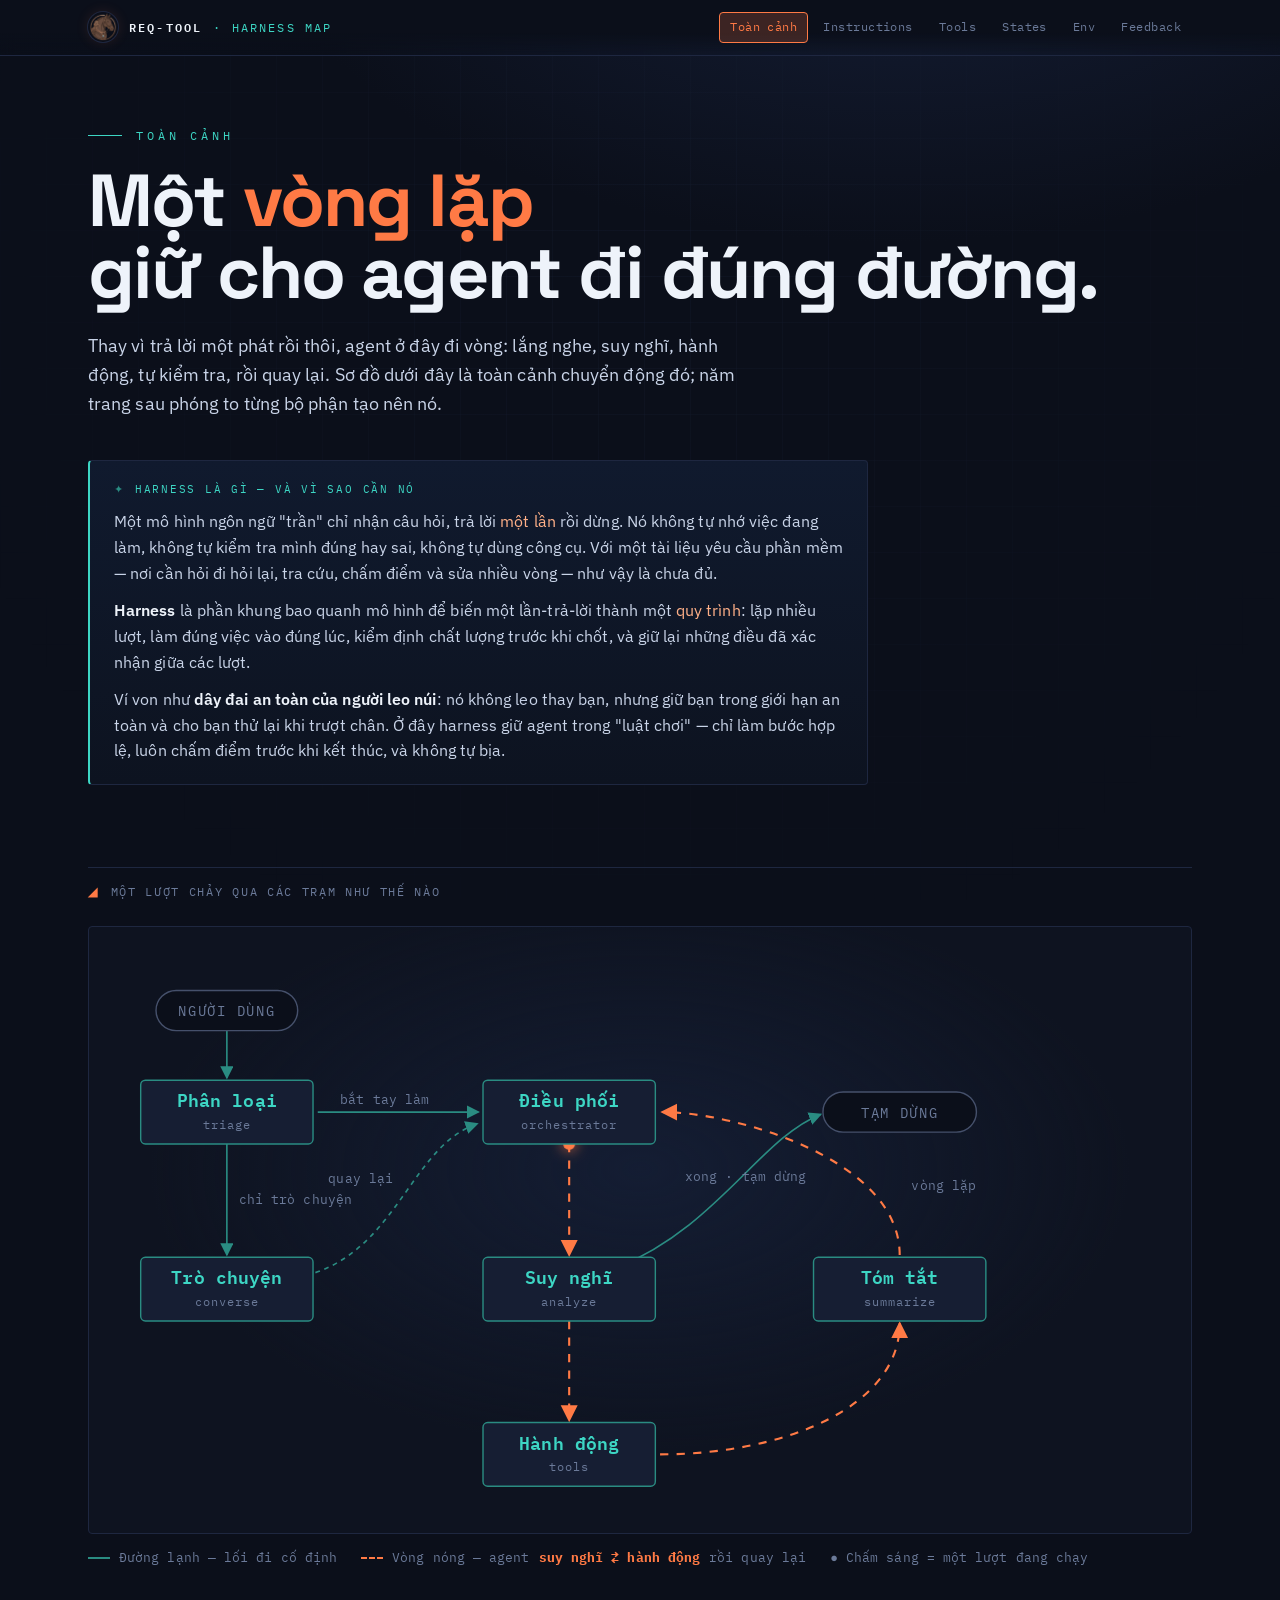
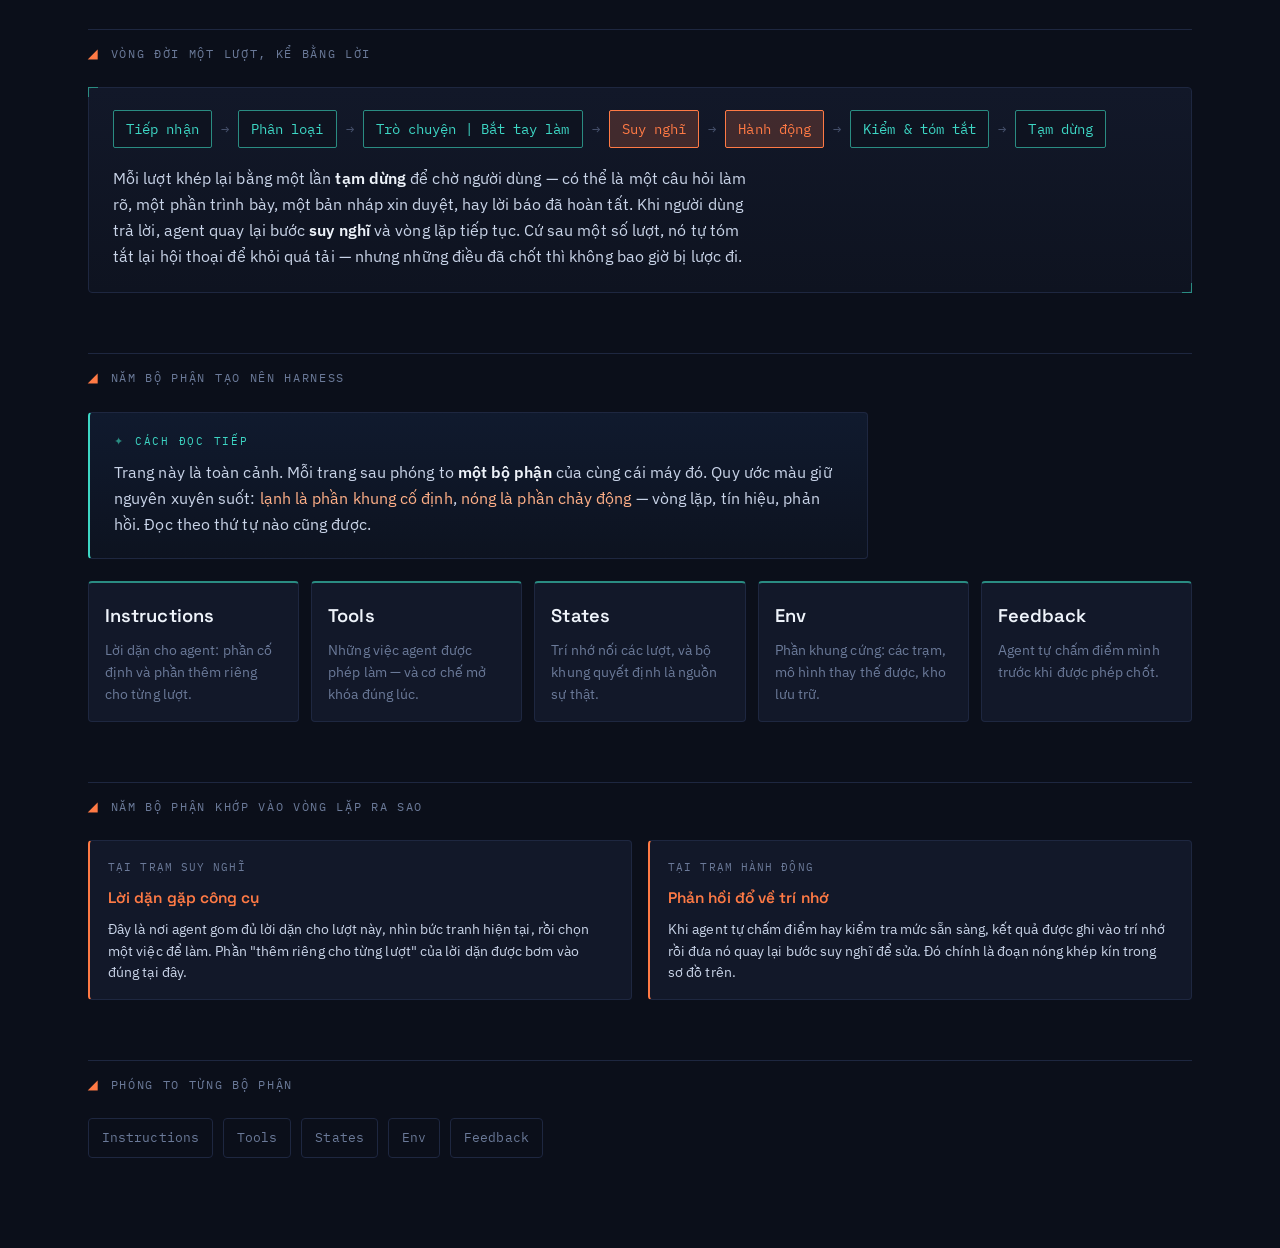
==== commit e20be5f7: "feat: add logo and social preview image Use the harness horse logo as favicon and nav brand mark; ad" ====
--- a/index.html
+++ b/index.html
@@ -8,12 +8,30 @@
       name="description"
       content="Trực quan hóa harness: vòng lặp giúp một agent xử lý tài liệu yêu cầu phần mềm."
     />
+    <link rel="icon" type="image/png" href="logo.png" />
+    <meta property="og:type" content="website" />
+    <meta property="og:site_name" content="req-tool · harness map" />
+    <meta property="og:title" content="Harness Map · Toàn cảnh" />
+    <meta
+      property="og:description"
+      content="Trực quan hóa harness: vòng lặp giúp một agent xử lý tài liệu yêu cầu phần mềm."
+    />
+    <meta
+      property="og:image"
+      content="https://unibean9.github.io/req-tool-harness/metadata.png"
+    />
+    <meta property="og:url" content="https://unibean9.github.io/req-tool-harness/" />
+    <meta name="twitter:card" content="summary_large_image" />
+    <meta
+      name="twitter:image"
+      content="https://unibean9.github.io/req-tool-harness/metadata.png"
+    />
     <link rel="stylesheet" href="harness.css" />
   </head>
   <body>
     <nav class="nav">
       <div class="nav-inner">
-        <div class="nav-brand"><b>req-tool</b> · harness map</div>
+        <a class="nav-brand" href="index.html"><img src="logo.png" alt="Harness logo" class="brand-logo" /><b>req-tool</b> · harness map</a>
         <div class="sheet-tabs">
           <a href="index.html" class="is-active">Toàn cảnh</a>
           <a href="instructions.html">Instructions</a>
--- a/harness.css
+++ b/harness.css
@@ -95,8 +95,19 @@
   text-transform: uppercase;
   color: var(--trace);
   white-space: nowrap;
+  text-decoration: none;
+  display: inline-flex;
+  align-items: center;
+  gap: 11px;
 }
 .nav-brand b { color: var(--ink-bright); font-weight: 600; }
+.brand-logo {
+  width: 30px;
+  height: 30px;
+  border-radius: 50%;
+  display: block;
+  box-shadow: 0 0 0 1px var(--grid), 0 0 14px #ff7a4522;
+}
 .sheet-tabs { display: flex; gap: 4px; flex-wrap: wrap; margin-left: auto; }
 .sheet-tabs a {
   font-family: var(--mono);
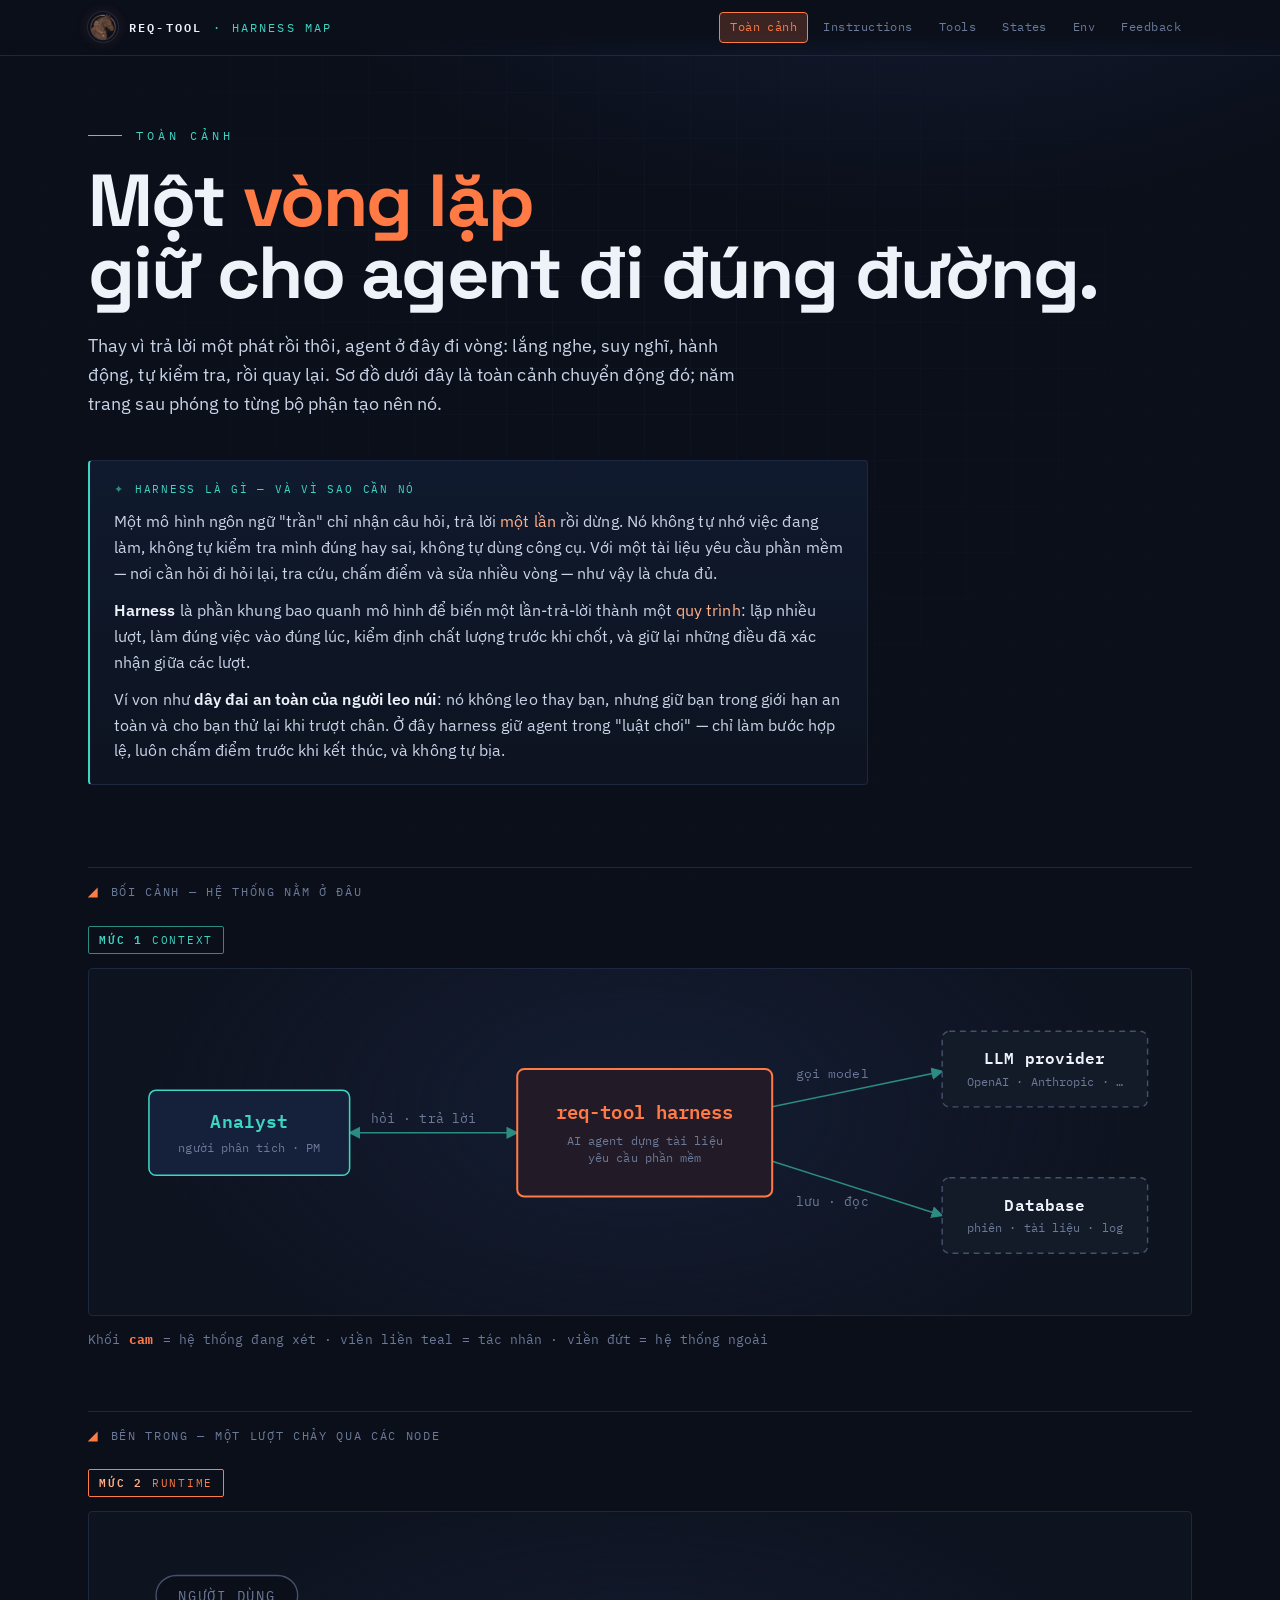
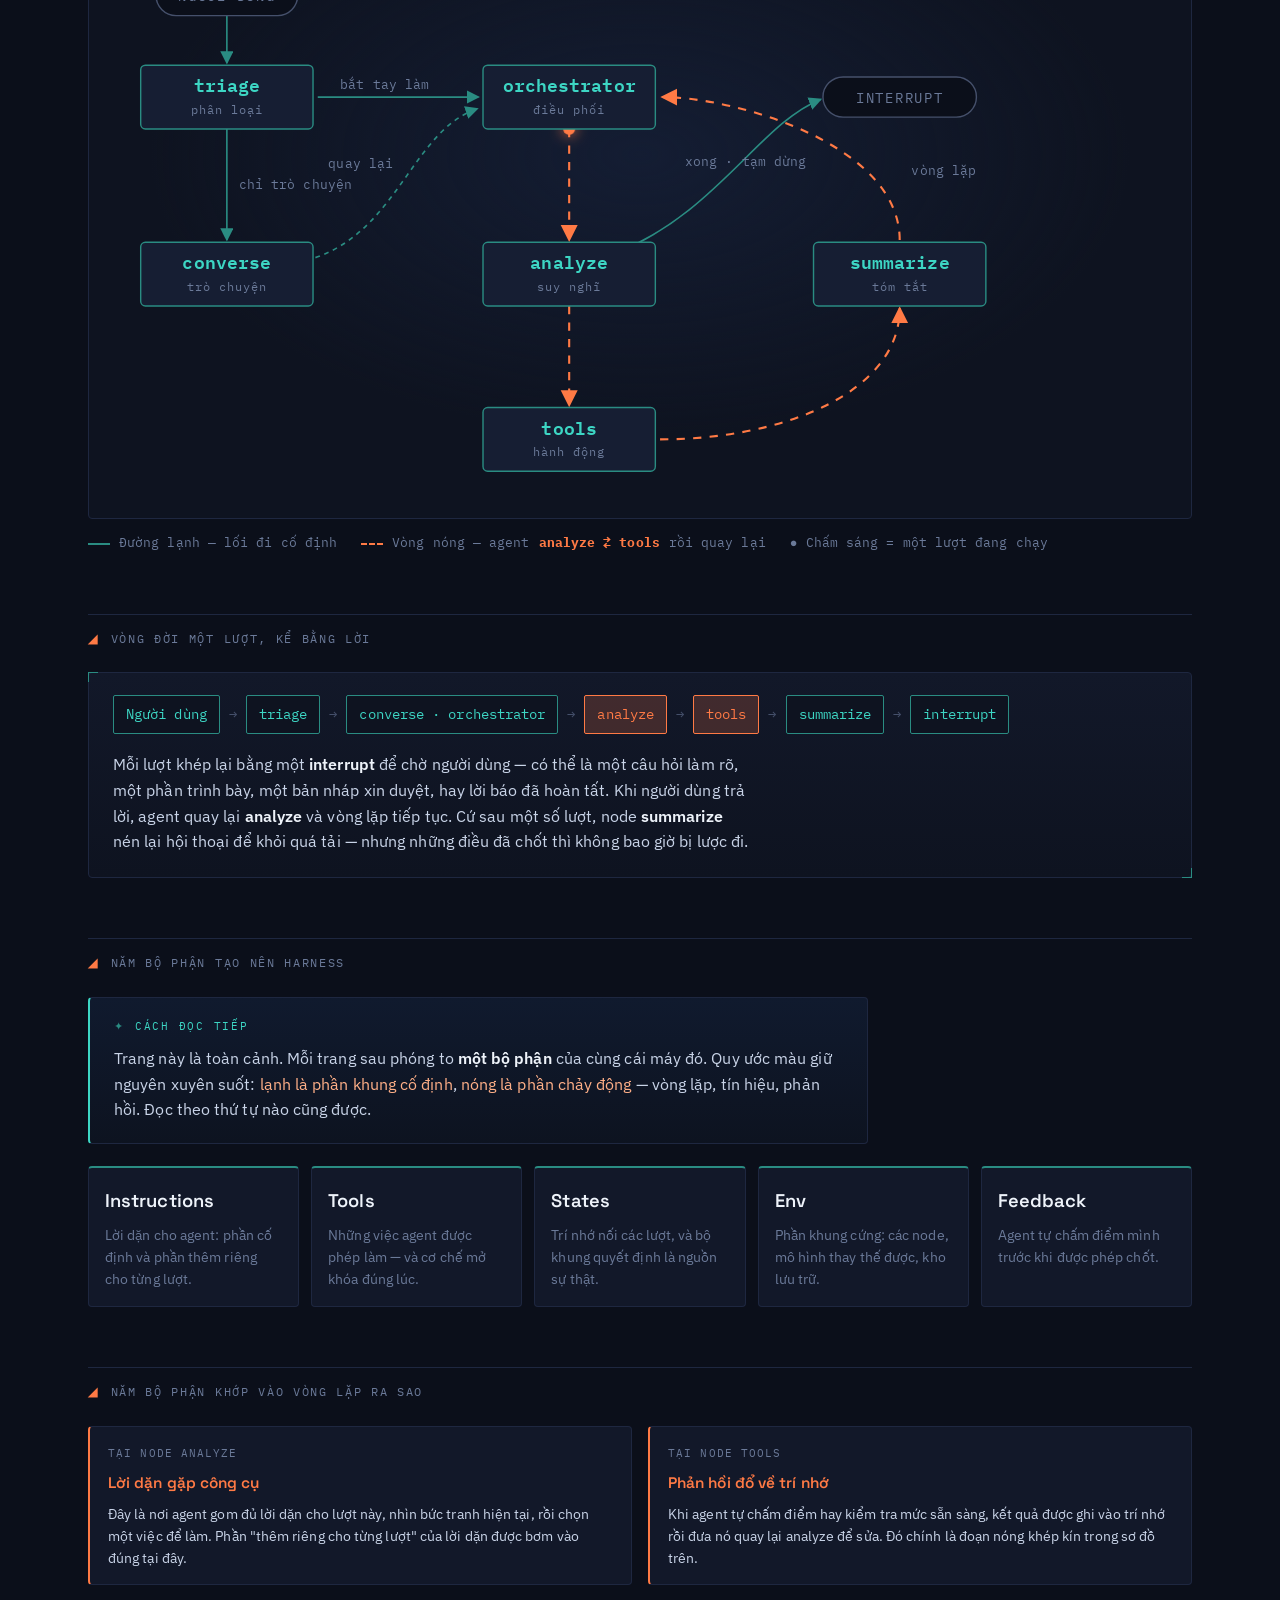
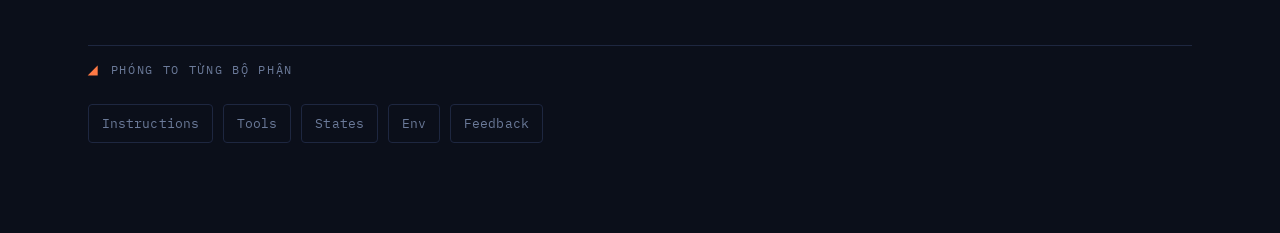
==== commit b1dc63f6: "feat: add C4-style progressive diagrams Layer the visualization by zoom level: a Level 1 context dia" ====
--- a/index.html
+++ b/index.html
@@ -31,7 +31,7 @@
   <body>
     <nav class="nav">
       <div class="nav-inner">
-        <a class="nav-brand" href="index.html"><img src="logo.png" alt="Harness logo" class="brand-logo" /><b>req-tool</b> · harness map</a>
+        <a class="nav-brand" href="index.html"><img src="logo.png" alt="Harness logo" class="brand-logo" width="30" height="30" /><b>req-tool</b> · harness map</a>
         <div class="sheet-tabs">
           <a href="index.html" class="is-active">Toàn cảnh</a>
           <a href="instructions.html">Instructions</a>
@@ -83,10 +83,61 @@
         </div>
       </section>
 
+      <!-- L1 CONTEXT -->
+      <section class="section">
+        <div class="section-label">
+          <span class="sn">◢</span> Bối cảnh — hệ thống nằm ở đâu
+        </div>
+        <div style="margin-bottom: 14px">
+          <span class="lvl t"><span class="ln">Mức 1</span> Context</span>
+        </div>
+        <div class="diagram-wrap">
+          <svg viewBox="0 0 920 280" role="img" aria-label="Sơ đồ bối cảnh: Analyst dùng harness, harness gọi LLM và đọc ghi database">
+            <defs>
+              <marker id="ca" markerWidth="9" markerHeight="9" refX="7" refY="4" orient="auto-start-reverse">
+                <path d="M0,0 L8,4 L0,8 Z" fill="#2A8C82"></path>
+              </marker>
+            </defs>
+            <!-- edges -->
+            <path class="c4-edge" d="M 214 132 L 356 132" marker-start="url(#ca)" marker-end="url(#ca)"></path>
+            <text class="c4-elabel" x="232" y="124" font-size="11">hỏi · trả lời</text>
+            <path class="c4-edge" d="M 572 110 L 716 80" marker-end="url(#ca)"></path>
+            <text class="c4-elabel" x="592" y="86" font-size="11">gọi model</text>
+            <path class="c4-edge" d="M 572 156 L 716 202" marker-end="url(#ca)"></path>
+            <text class="c4-elabel" x="592" y="194" font-size="11">lưu · đọc</text>
+
+            <!-- actor -->
+            <rect class="c4-actor" x="44" y="96" width="170" height="72" rx="6"></rect>
+            <text class="c4-ts" x="129" y="128" text-anchor="middle" font-size="15">Analyst</text>
+            <text class="c4-cap" x="129" y="148" text-anchor="middle" font-size="10.5">người phân tích · PM</text>
+
+            <!-- system in scope -->
+            <rect class="c4-focus" x="356" y="78" width="216" height="108" rx="6"></rect>
+            <text class="c4-th" x="464" y="120" text-anchor="middle" font-size="16">req-tool harness</text>
+            <text class="c4-cap" x="464" y="142" text-anchor="middle" font-size="10.5">AI agent dựng tài liệu</text>
+            <text class="c4-cap" x="464" y="157" text-anchor="middle" font-size="10.5">yêu cầu phần mềm</text>
+
+            <!-- external systems -->
+            <rect class="c4-ext" x="716" y="46" width="174" height="64" rx="6"></rect>
+            <text class="c4-t" x="803" y="74" text-anchor="middle" font-size="13.5">LLM provider</text>
+            <text class="c4-cap" x="803" y="92" text-anchor="middle" font-size="10">OpenAI · Anthropic · …</text>
+            <rect class="c4-ext" x="716" y="170" width="174" height="64" rx="6"></rect>
+            <text class="c4-t" x="803" y="198" text-anchor="middle" font-size="13.5">Database</text>
+            <text class="c4-cap" x="803" y="216" text-anchor="middle" font-size="10">phiên · tài liệu · log</text>
+          </svg>
+        </div>
+        <div class="legend">
+          <span class="li">Khối <b style="color:var(--signal)">cam</b> = hệ thống đang xét · viền liền teal = tác nhân · viền đứt = hệ thống ngoài</span>
+        </div>
+      </section>
+
       <!-- HERO DIAGRAM -->
       <section class="section">
         <div class="section-label">
-          <span class="sn">◢</span> Một lượt chảy qua các trạm như thế nào
+          <span class="sn">◢</span> Bên trong — một lượt chảy qua các node
+        </div>
+        <div style="margin-bottom: 14px">
+          <span class="lvl"><span class="ln">Mức 2</span> Runtime</span>
         </div>
 
         <div class="diagram-wrap">
@@ -199,7 +250,7 @@
               rx="17"
             ></rect>
             <text class="io-label" x="680" y="155" text-anchor="middle">
-              TẠM DỪNG
+              INTERRUPT
             </text>
 
             <!-- nodes -->
@@ -212,10 +263,10 @@
               rx="4"
             ></rect>
             <text class="n-label" x="110" y="146" text-anchor="middle">
-              Phân loại
+              triage
             </text>
             <text class="n-sub" x="110" y="164" text-anchor="middle">
-              triage
+              phân loại
             </text>
 
             <rect
@@ -227,10 +278,10 @@
               rx="4"
             ></rect>
             <text class="n-label" x="110" y="296" text-anchor="middle">
-              Trò chuyện
+              converse
             </text>
             <text class="n-sub" x="110" y="314" text-anchor="middle">
-              converse
+              trò chuyện
             </text>
 
             <rect
@@ -242,10 +293,10 @@
               rx="4"
             ></rect>
             <text class="n-label" x="400" y="146" text-anchor="middle">
-              Điều phối
+              orchestrator
             </text>
             <text class="n-sub" x="400" y="164" text-anchor="middle">
-              orchestrator
+              điều phối
             </text>
 
             <rect
@@ -264,10 +315,10 @@
               text-anchor="middle"
               fill="#FF7A45"
             >
-              Suy nghĩ
+              analyze
             </text>
             <text class="n-sub" x="400" y="314" text-anchor="middle">
-              analyze
+              suy nghĩ
             </text>
 
             <rect
@@ -286,10 +337,10 @@
               text-anchor="middle"
               fill="#FF7A45"
             >
-              Hành động
+              tools
             </text>
             <text class="n-sub" x="400" y="454" text-anchor="middle">
-              tools
+              hành động
             </text>
 
             <rect
@@ -301,10 +352,10 @@
               rx="4"
             ></rect>
             <text class="n-label" x="680" y="296" text-anchor="middle">
-              Tóm tắt
+              summarize
             </text>
             <text class="n-sub" x="680" y="314" text-anchor="middle">
-              summarize
+              tóm tắt
             </text>
           </svg>
         </div>
@@ -315,7 +366,7 @@
           >
           <span class="li"
             ><span class="sw loop"></span> Vòng nóng — agent
-            <b style="color: var(--signal)">suy nghĩ ⇄ hành động</b> rồi quay
+            <b style="color: var(--signal)">analyze ⇄ tools</b> rồi quay
             lại</span
           >
           <span class="li">● Chấm sáng = một lượt đang chạy</span>
@@ -329,23 +380,23 @@
         </div>
         <div class="panel ticks">
           <div class="flow">
-            <span class="node">Tiếp nhận</span><span class="arr">→</span>
-            <span class="node">Phân loại</span><span class="arr">→</span>
-            <span class="node">Trò chuyện | Bắt tay làm</span
-            ><span class="arr">→</span> <span class="node s">Suy nghĩ</span
-            ><span class="arr">→</span> <span class="node s">Hành động</span
+            <span class="node">Người dùng</span><span class="arr">→</span>
+            <span class="node">triage</span><span class="arr">→</span>
+            <span class="node">converse · orchestrator</span
+            ><span class="arr">→</span> <span class="node s">analyze</span
+            ><span class="arr">→</span> <span class="node s">tools</span
             ><span class="arr">→</span>
-            <span class="node">Kiểm &amp; tóm tắt</span
+            <span class="node">summarize</span
             ><span class="arr">→</span>
-            <span class="node">Tạm dừng</span>
+            <span class="node">interrupt</span>
           </div>
           <p class="p" style="margin-top: 18px; margin-bottom: 0">
-            Mỗi lượt khép lại bằng một lần <b>tạm dừng</b> để chờ người dùng —
-            có thể là một câu hỏi làm rõ, một phần trình bày, một bản nháp xin
+            Mỗi lượt khép lại bằng một <b>interrupt</b> để chờ người dùng — có
+            thể là một câu hỏi làm rõ, một phần trình bày, một bản nháp xin
             duyệt, hay lời báo đã hoàn tất. Khi người dùng trả lời, agent quay
-            lại bước <b>suy nghĩ</b> và vòng lặp tiếp tục. Cứ sau một số lượt,
-            nó tự tóm tắt lại hội thoại để khỏi quá tải — nhưng những điều đã
-            chốt thì không bao giờ bị lược đi.
+            lại <b>analyze</b> và vòng lặp tiếp tục. Cứ sau một số lượt, node
+            <b>summarize</b> nén lại hội thoại để khỏi quá tải — nhưng những
+            điều đã chốt thì không bao giờ bị lược đi.
           </p>
         </div>
       </section>
@@ -390,7 +441,7 @@
           <a class="map-card" href="env.html">
             <span class="mt">Env</span>
             <span class="md"
-              >Phần khung cứng: các trạm, mô hình thay thế được, kho lưu
+              >Phần khung cứng: các node, mô hình thay thế được, kho lưu
               trữ.</span
             >
           </a>
@@ -410,7 +461,7 @@
         </div>
         <div class="grid cols-2">
           <div class="card signal">
-            <div class="kind">tại trạm suy nghĩ</div>
+            <div class="kind">tại node analyze</div>
             <div
               class="name"
               style="font-family: var(--display); color: var(--signal)"
@@ -424,7 +475,7 @@
             </div>
           </div>
           <div class="card signal">
-            <div class="kind">tại trạm hành động</div>
+            <div class="kind">tại node tools</div>
             <div
               class="name"
               style="font-family: var(--display); color: var(--signal)"
@@ -433,7 +484,7 @@
             </div>
             <div class="desc">
               Khi agent tự chấm điểm hay kiểm tra mức sẵn sàng, kết quả được ghi
-              vào trí nhớ rồi đưa nó quay lại bước suy nghĩ để sửa. Đó chính là
+              vào trí nhớ rồi đưa nó quay lại analyze để sửa. Đó chính là
               đoạn nóng khép kín trong sơ đồ trên.
             </div>
           </div>
--- a/harness.css
+++ b/harness.css
@@ -314,6 +314,42 @@
 .chip.t { color: var(--trace); border-color: var(--trace-dim); }
 .chip.s { color: var(--signal); border-color: var(--signal); background: var(--signal-glow); }
 .chip.d { color: var(--ink-dim); }
+
+/* ============================================================
+   C4-STYLE DIAGRAMS — càng đi sâu càng chi tiết
+   ============================================================ */
+.lvl {
+  display: inline-flex;
+  align-items: baseline;
+  gap: 9px;
+  font-family: var(--mono);
+  font-size: 11px;
+  letter-spacing: 0.16em;
+  text-transform: uppercase;
+  color: var(--signal);
+  border: 1px solid var(--signal);
+  border-radius: 2px;
+  padding: 3px 10px;
+}
+.lvl .ln { color: var(--signal-2); font-weight: 600; }
+.lvl.t { color: var(--trace); border-color: var(--trace-dim); }
+.lvl.t .ln { color: var(--trace); }
+
+/* svg primitives shared by all C4 diagrams */
+.c4-actor { fill: #15203a; stroke: var(--trace); stroke-width: 1.3; }
+.c4-focus { fill: #221a26; stroke: var(--signal); stroke-width: 1.7; }
+.c4-box   { fill: var(--sheet-2); stroke: var(--trace-dim); stroke-width: 1.2; }
+.c4-box.hot { stroke: var(--signal); }
+.c4-ext   { fill: #131a28; stroke: var(--ink-faint); stroke-width: 1.2; stroke-dasharray: 5 4; }
+.c4-faint { fill: #131a28; stroke: var(--ink-faint); stroke-width: 1; opacity: 0.55; }
+.c4-band  { fill: #10182b; stroke: var(--grid); stroke-width: 1; }
+.c4-t   { font-family: var(--mono); fill: var(--ink-bright); font-weight: 600; }
+.c4-ts  { font-family: var(--mono); fill: var(--trace); font-weight: 600; }
+.c4-th  { font-family: var(--mono); fill: var(--signal); font-weight: 600; }
+.c4-cap { font-family: var(--mono); fill: var(--ink-dim); }
+.c4-edge { fill: none; stroke: var(--trace-dim); stroke-width: 1.3; }
+.c4-edge.hot { stroke: var(--signal); stroke-dasharray: 6 5; }
+.c4-elabel { font-family: var(--mono); fill: var(--ink-dim); }
 
 /* ============================================================
    STACK (layer instructions) — xếp chồng dọc
